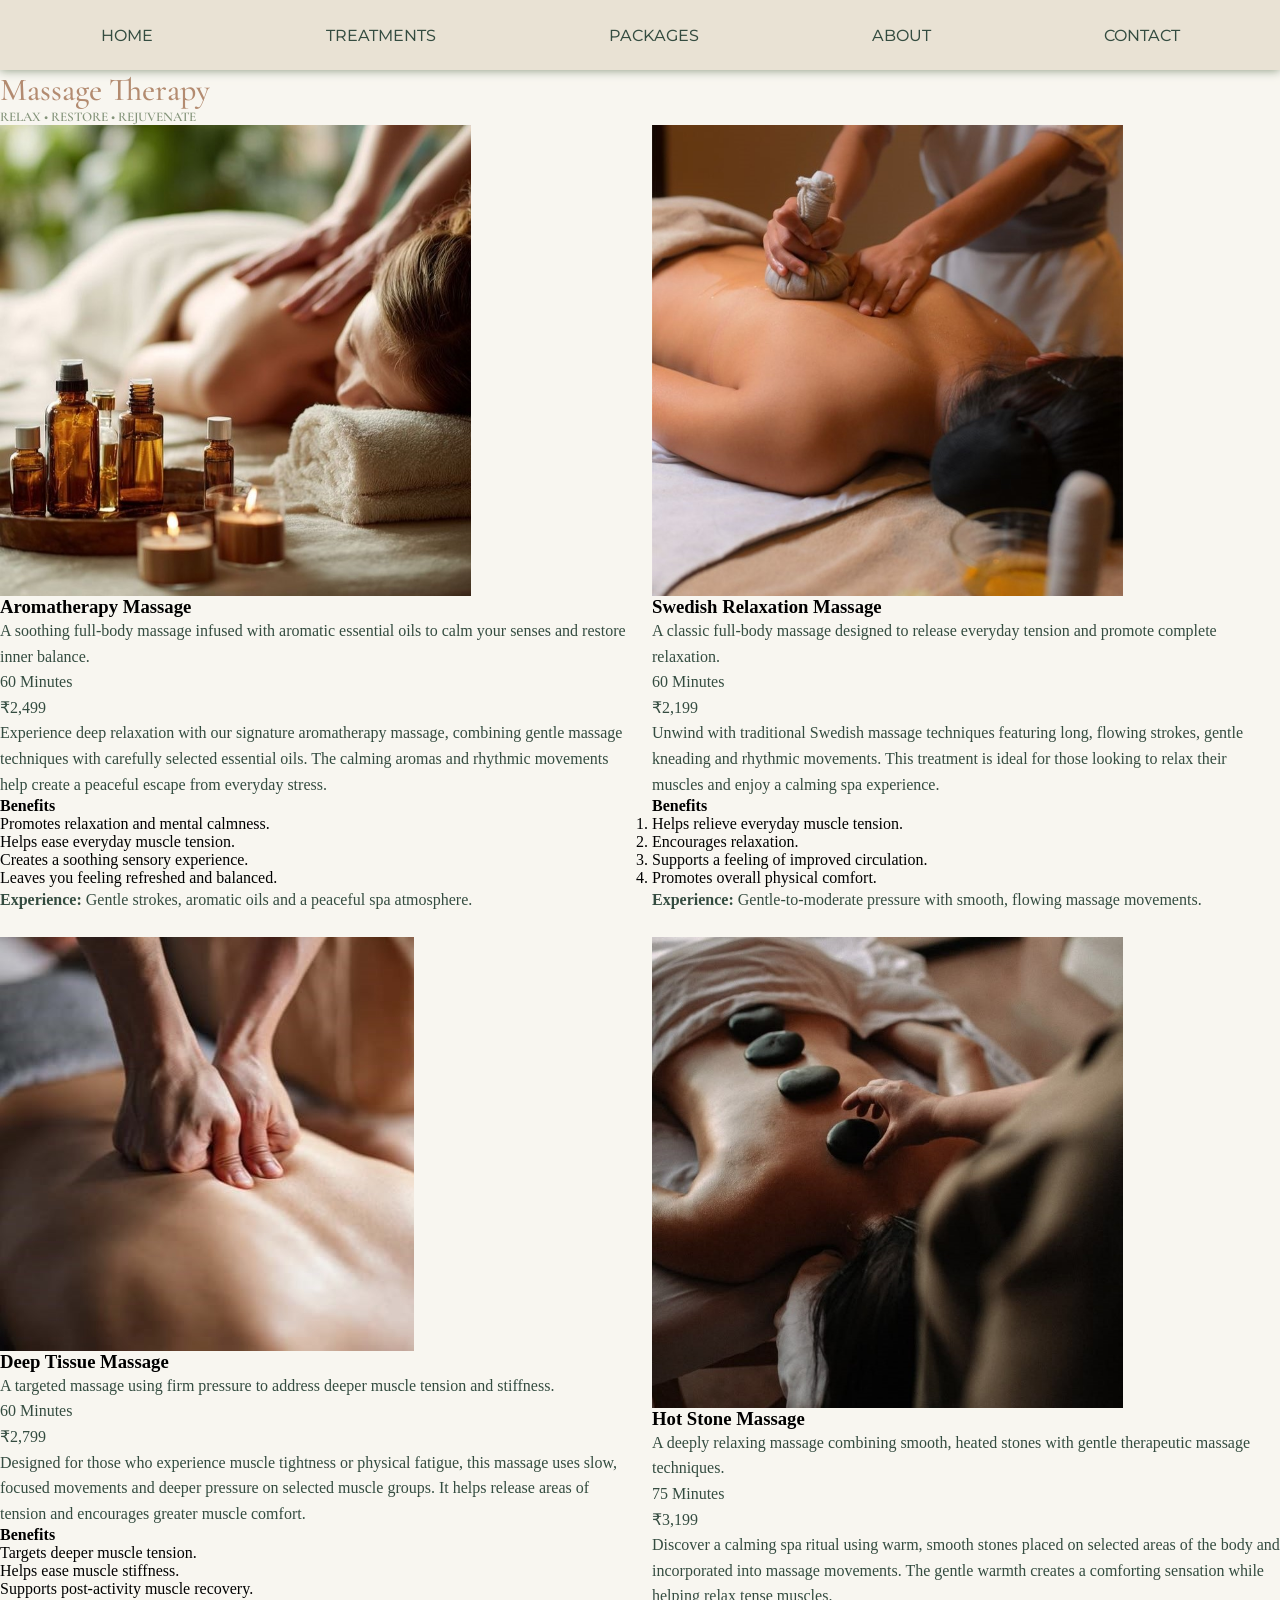
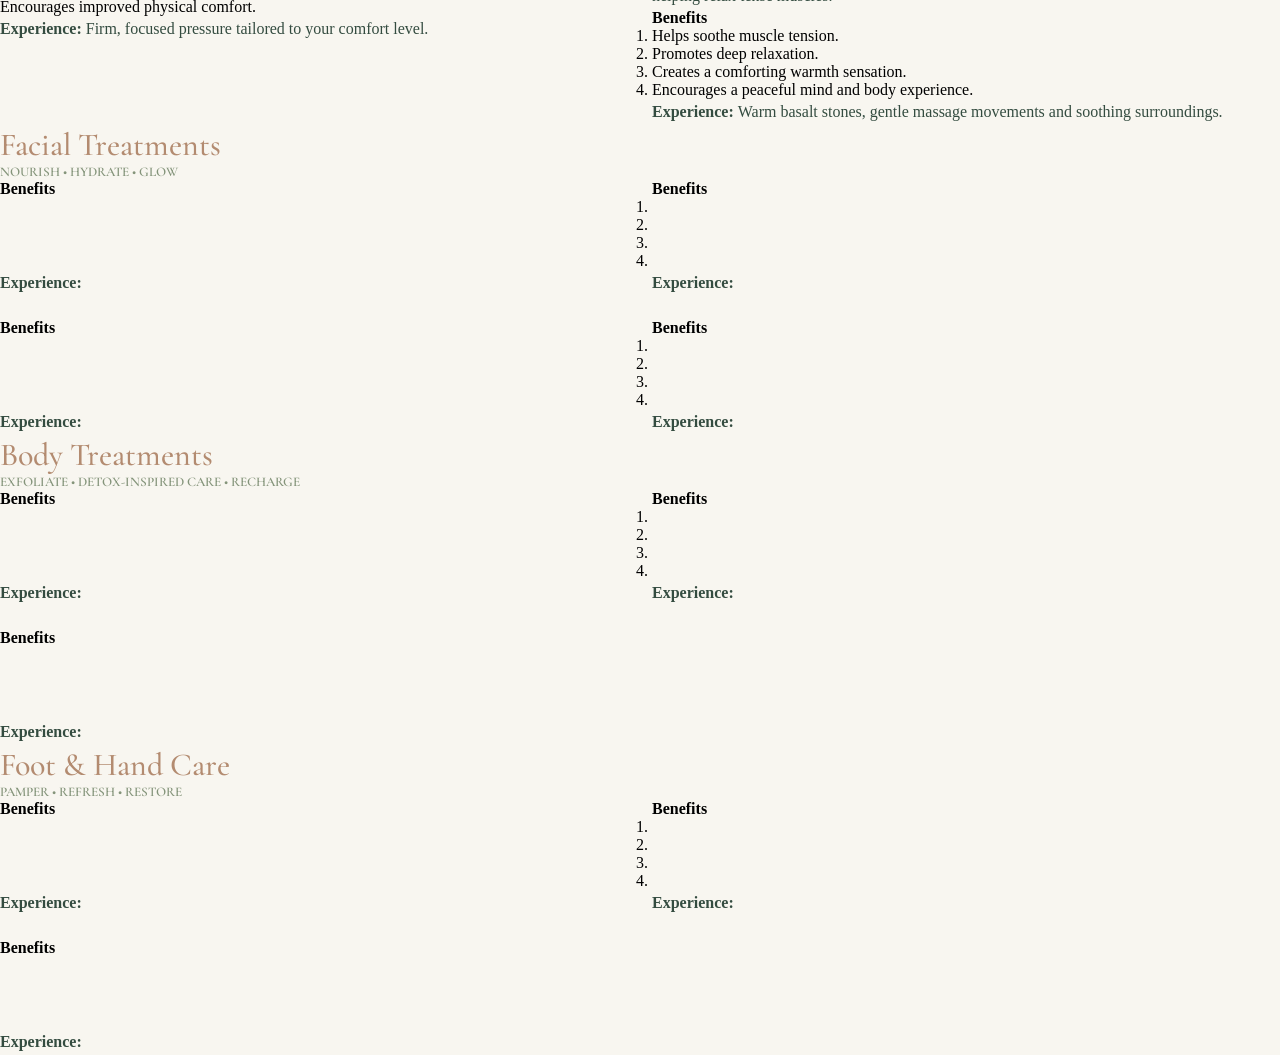
==== treatment.html @ 1879e980 "Added little treatemnts" ====
<!doctype html>
<html lang="en">
	<head>
		<meta charset="UTF-8" />
		<meta name="viewport" content="width=device-width, initial-scale=1.0" />
		<title>Treatments</title>
		<link rel="stylesheet" href="./treatment.css" />
		<link rel="preconnect" href="https://fonts.googleapis.com" />
		<link rel="preconnect" href="https://fonts.gstatic.com" crossorigin />
		<link
			href="https://fonts.googleapis.com/css2?family=Cormorant+Garamond:ital,wght@0,300..700;1,300..700&family=Montserrat:ital,wght@0,100..900;1,100..900&display=swap"
			rel="stylesheet"
		/>
	</head>
	<body>
		<nav class="navbar">
			<a href="./index.html">home</a>
			<a href="./treatment.html">treatments</a>
			<a href="./packages.html">packages</a>
			<a href="./about.html">about</a>
			<a href="./contact.html">contact</a>
		</nav>

		<h1>Massage Therapy</h1>
		<h5>RELAX • RESTORE • REJUVENATE</h5>
		<div class="treatments">
			<div>
				<img src="./asset/aromatherapy.jpg" alt="Essential oils and flowers arranged for an aromatherapy massage" />
				<h3>Aromatherapy Massage</h3>
				<p>A soothing full-body massage infused with aromatic essential oils to calm your senses and restore inner balance.</p>
				<div>
					<p>60 Minutes</p>
					<p>₹2,499</p>
				</div>
				<p>Experience deep relaxation with our signature aromatherapy massage, combining gentle massage techniques with carefully selected essential oils. The calming aromas and rhythmic movements help create a peaceful escape from everyday stress.</p>
				<h4>Benefits</h4>
				<ol>
					<li>Promotes relaxation and mental calmness.</li>
					<li>Helps ease everyday muscle tension.</li>
					<li>Creates a soothing sensory experience.</li>
					<li>Leaves you feeling refreshed and balanced.</li>
				</ol>
				<p><b>Experience: </b>Gentle strokes, aromatic oils and a peaceful spa atmosphere.</p>
			</div>

			<div>
				<img src="./asset/swedish.jpg" alt="Swedish relaxation massage in progress" />
				<h3>Swedish Relaxation Massage</h3>
				<p>A classic full-body massage designed to release everyday tension and promote complete relaxation.</p>
				<div>
					<p>60 Minutes</p>
					<p>₹2,199</p>
				</div>
				<p>Unwind with traditional Swedish massage techniques featuring long, flowing strokes, gentle kneading and rhythmic movements. This treatment is ideal for those looking to relax their muscles and enjoy a calming spa experience.</p>
				<h4>Benefits</h4>
				<ol>
					<li>Helps relieve everyday muscle tension.</li>
					<li>Encourages relaxation.</li>
					<li>Supports a feeling of improved circulation.</li>
					<li>Promotes overall physical comfort.</li>
				</ol>
				<p><b>Experience: </b>Gentle-to-moderate pressure with smooth, flowing massage movements.</p>
			</div>

			<div>
				<img src="./asset/deeptissue.jpg" alt="Deep tissue massage focusing on the back and shoulders" />
				<h3>Deep Tissue Massage</h3>
				<p>A targeted massage using firm pressure to address deeper muscle tension and stiffness.</p>
				<div>
					<p>60 Minutes</p>
					<p>₹2,799</p>
				</div>
				<p>Designed for those who experience muscle tightness or physical fatigue, this massage uses slow, focused movements and deeper pressure on selected muscle groups. It helps release areas of tension and encourages greater muscle comfort.</p>
				<h4>Benefits</h4>
				<ol>
					<li>Targets deeper muscle tension.</li>
					<li>Helps ease muscle stiffness.</li>
					<li>Supports post-activity muscle recovery.</li>
					<li>Encourages improved physical comfort.</li>
				</ol>
				<p><b>Experience: </b>Firm, focused pressure tailored to your comfort level.</p>
			</div>

			<div>
				<img src="./asset/hotstone.jpg" alt="Warm basalt stones placed along the back for a hot stone massage" />
				<h3>Hot Stone Massage</h3>
				<p>A deeply relaxing massage combining smooth, heated stones with gentle therapeutic massage techniques.</p>
				<div>
					<p>75 Minutes</p>
					<p>₹3,199</p>
				</div>
				<p>Discover a calming spa ritual using warm, smooth stones placed on selected areas of the body and incorporated into massage movements. The gentle warmth creates a comforting sensation while helping relax tense muscles.</p>
				<h4>Benefits</h4>
				<ol>
					<li>Helps soothe muscle tension.</li>
					<li>Promotes deep relaxation.</li>
					<li>Creates a comforting warmth sensation.</li>
					<li>Encourages a peaceful mind and body experience.</li>
				</ol>
				<p><b>Experience: </b>Warm basalt stones, gentle massage movements and soothing surroundings.</p>
			</div>
		</div>

		<h1>Facial Treatments</h1>
		<h5>NOURISH • HYDRATE • GLOW</h5>
		<div class="treatments">
			<div>
				<img src="" alt="" />
				<h3></h3>
				<p></p>
				<div>
					<p></p>
					<p></p>
				</div>
				<p></p>
				<h4>Benefits</h4>
				<ol>
					<li></li>
					<li></li>
					<li></li>
					<li></li>
				</ol>
				<p><b>Experience: </b></p>
			</div>

			<div>
				<img src="" alt="" />
				<h3></h3>
				<p></p>
				<div>
					<p></p>
					<p></p>
				</div>
				<p></p>
				<h4>Benefits</h4>
				<ol>
					<li></li>
					<li></li>
					<li></li>
					<li></li>
				</ol>
				<p><b>Experience: </b></p>
			</div>

			<div>
				<img src="" alt="" />
				<h3></h3>
				<p></p>
				<div>
					<p></p>
					<p></p>
				</div>
				<p></p>
				<h4>Benefits</h4>
				<ol>
					<li></li>
					<li></li>
					<li></li>
					<li></li>
				</ol>
				<p><b>Experience: </b></p>
			</div>

			<div>
				<img src="" alt="" />
				<h3></h3>
				<p></p>
				<div>
					<p></p>
					<p></p>
				</div>
				<p></p>
				<h4>Benefits</h4>
				<ol>
					<li></li>
					<li></li>
					<li></li>
					<li></li>
				</ol>
				<p><b>Experience: </b></p>
			</div>
		</div>

		<h1>Body Treatments</h1>
		<h5>EXFOLIATE • DETOX-INSPIRED CARE • RECHARGE</h5>
		<div class="treatments">
			<div>
				<img src="" alt="" />
				<h3></h3>
				<p></p>
				<div>
					<p></p>
					<p></p>
				</div>
				<p></p>
				<h4>Benefits</h4>
				<ol>
					<li></li>
					<li></li>
					<li></li>
					<li></li>
				</ol>
				<p><b>Experience: </b></p>
			</div>

			<div>
				<img src="" alt="" />
				<h3></h3>
				<p></p>
				<div>
					<p></p>
					<p></p>
				</div>
				<p></p>
				<h4>Benefits</h4>
				<ol>
					<li></li>
					<li></li>
					<li></li>
					<li></li>
				</ol>
				<p><b>Experience: </b></p>
			</div>

			<div>
				<img src="" alt="" />
				<h3></h3>
				<p></p>
				<div>
					<p></p>
					<p></p>
				</div>
				<p></p>
				<h4>Benefits</h4>
				<ol>
					<li></li>
					<li></li>
					<li></li>
					<li></li>
				</ol>
				<p><b>Experience: </b></p>
			</div>
		</div>

		<h1>Foot &amp; Hand Care</h1>
		<h5>PAMPER • REFRESH • RESTORE</h5>
		<div class="treatments">
			<div>
				<img src="" alt="" />
				<h3></h3>
				<p></p>
				<div>
					<p></p>
					<p></p>
				</div>
				<p></p>
				<h4>Benefits</h4>
				<ol>
					<li></li>
					<li></li>
					<li></li>
					<li></li>
				</ol>
				<p><b>Experience: </b></p>
			</div>

			<div>
				<img src="" alt="" />
				<h3></h3>
				<p></p>
				<div>
					<p></p>
					<p></p>
				</div>
				<p></p>
				<h4>Benefits</h4>
				<ol>
					<li></li>
					<li></li>
					<li></li>
					<li></li>
				</ol>
				<p><b>Experience: </b></p>
			</div>

			<div>
				<img src="" alt="" />
				<h3></h3>
				<p></p>
				<div>
					<p></p>
					<p></p>
				</div>
				<p></p>
				<h4>Benefits</h4>
				<ol>
					<li></li>
					<li></li>
					<li></li>
					<li></li>
				</ol>
				<p><b>Experience: </b></p>
			</div>
		</div>
	</body>
</html>
---- treatment.css ----
* {
	box-sizing: border-box;
	margin: 0;
	padding: 0;
}
html {
	scroll-behavior: smooth;
}
body {
	background-color: #f8f6f0;
	overflow-x: hidden;
}
img {
	max-width: 75%;
	display: block;
}
h1 {
	font-family: "Cormorant Garamond", serif;
	font-optical-sizing: auto;
	font-weight: 500;
	font-style: normal;
	color: #b38b70;
}
h5 {
	font-family: "Cormorant Garamond", serif;
	font-optical-sizing: auto;
	font-weight: 600;
	font-style: normal;
	color: #84947a;
}
p {
	color: #344c40;
	line-height: 1.6;
}
.navbar {
	position: sticky;
	top: 0;
	z-index: 100;
	width: 100%;
	min-height: 70px;
	padding: 8px 16px;
	background-color: #e9e2d4;
	display: flex;
	flex-wrap: wrap;
	align-items: center;
	justify-content: space-around;
	gap: 4px;
	font-family: "Montserrat", sans-serif;
	font-optical-sizing: auto;
	font-weight: 450;
	font-style: normal;
	box-shadow: 0 0 10px #84947a;
}
.navbar a {
	text-decoration: none;
	text-transform: uppercase;
	color: #344c40;
	display: flex;
	align-items: center;
	justify-content: center;
	padding: 10px;
	transition: background-color 0.4s ease, color 0.4s ease;
}
.navbar a:hover,
.navbar a:focus-visible {
	background-color: #b38b70;
	color: #f8f6f0;
	border-radius: 15px;
}
.treatments {
	display: grid;
	grid-template-columns: repeat(2, 1fr);
	gap: 24px;
}
@media (max-width: 600px) {
	.treatments {
		grid-template-columns: 1fr;
	}
}
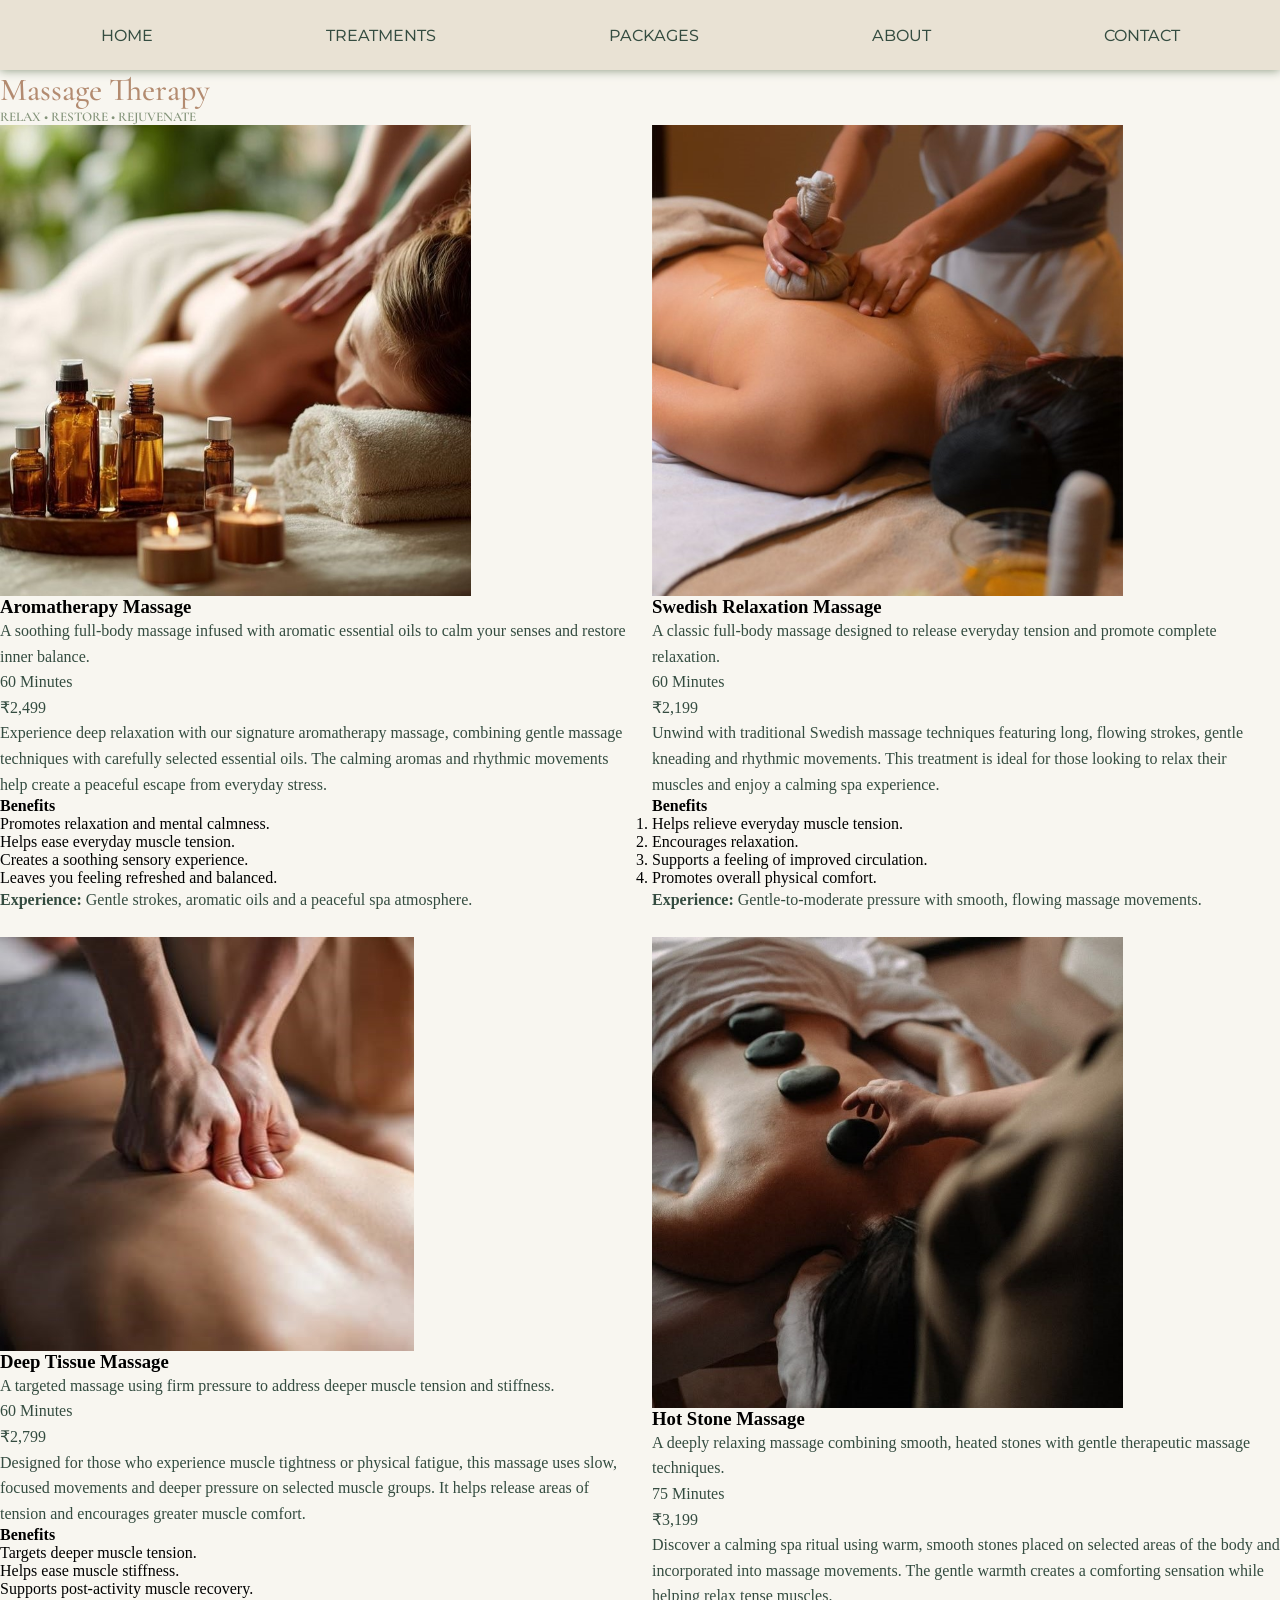
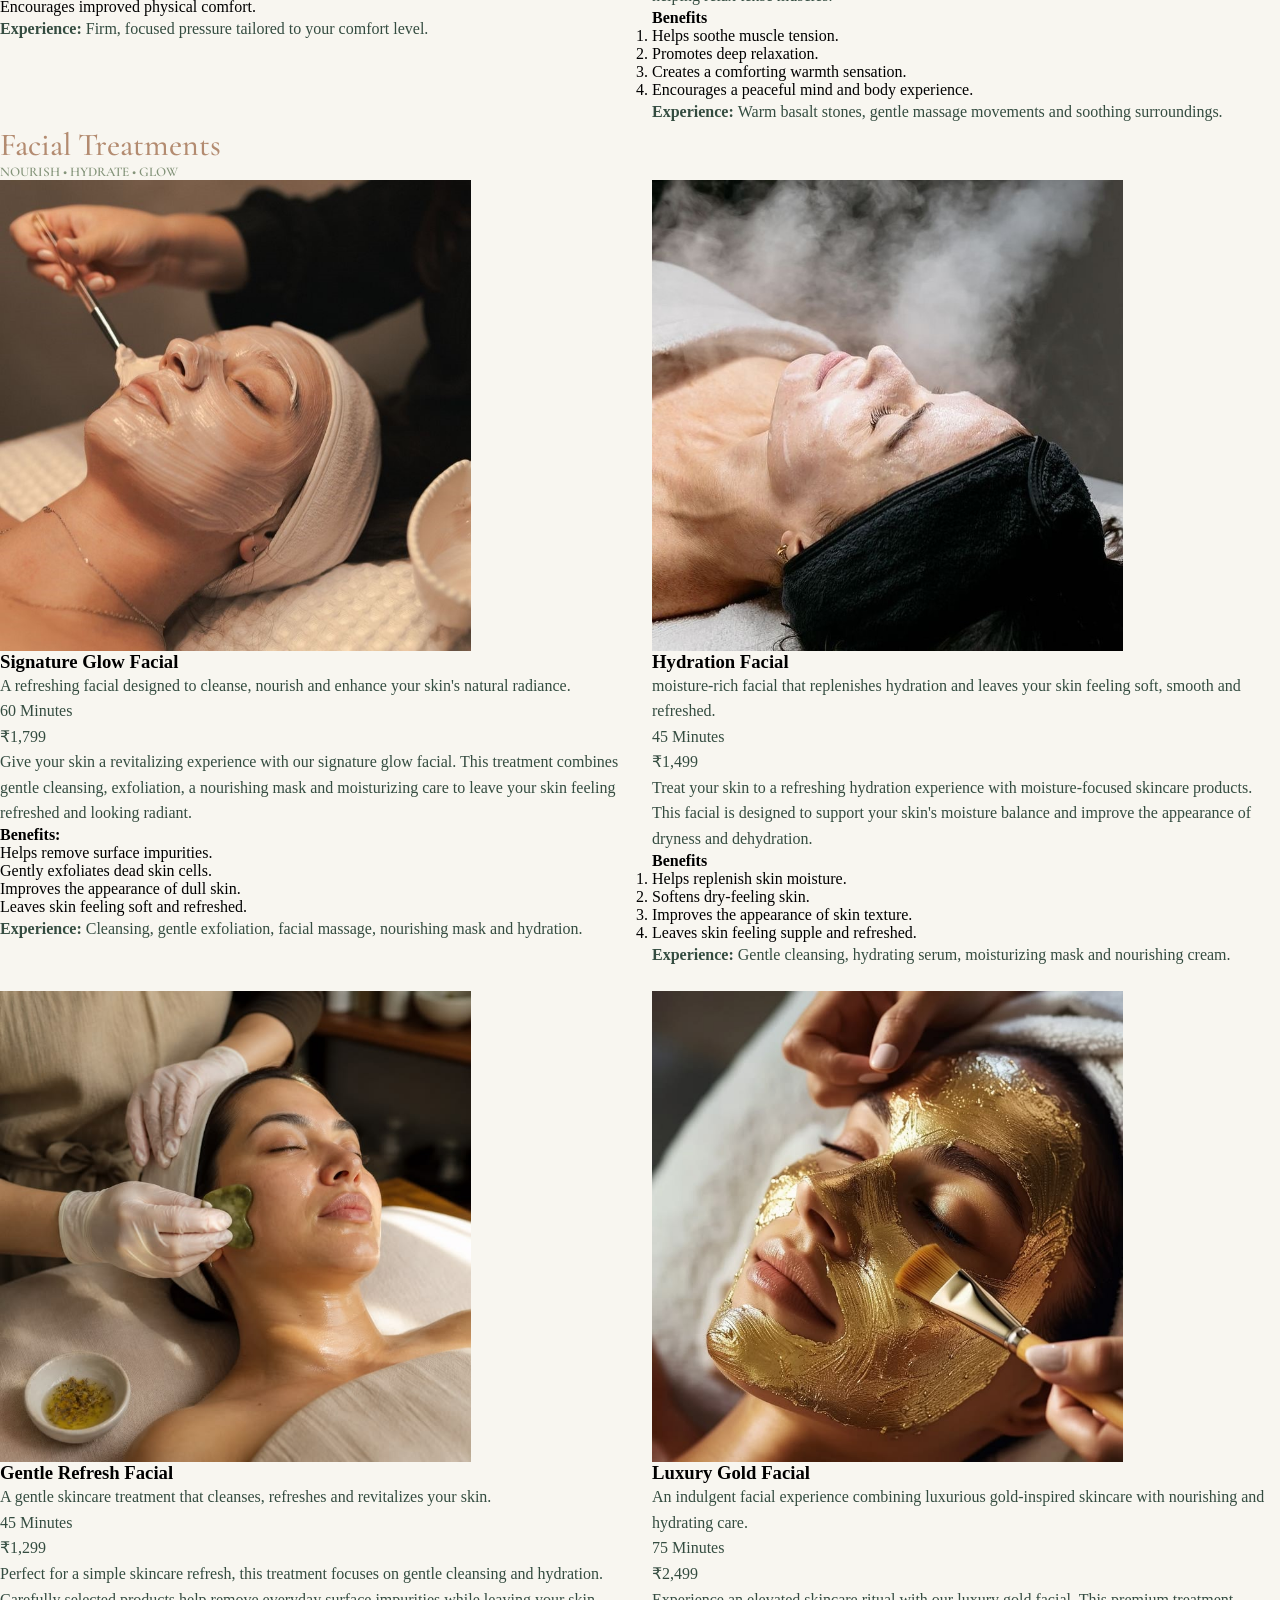
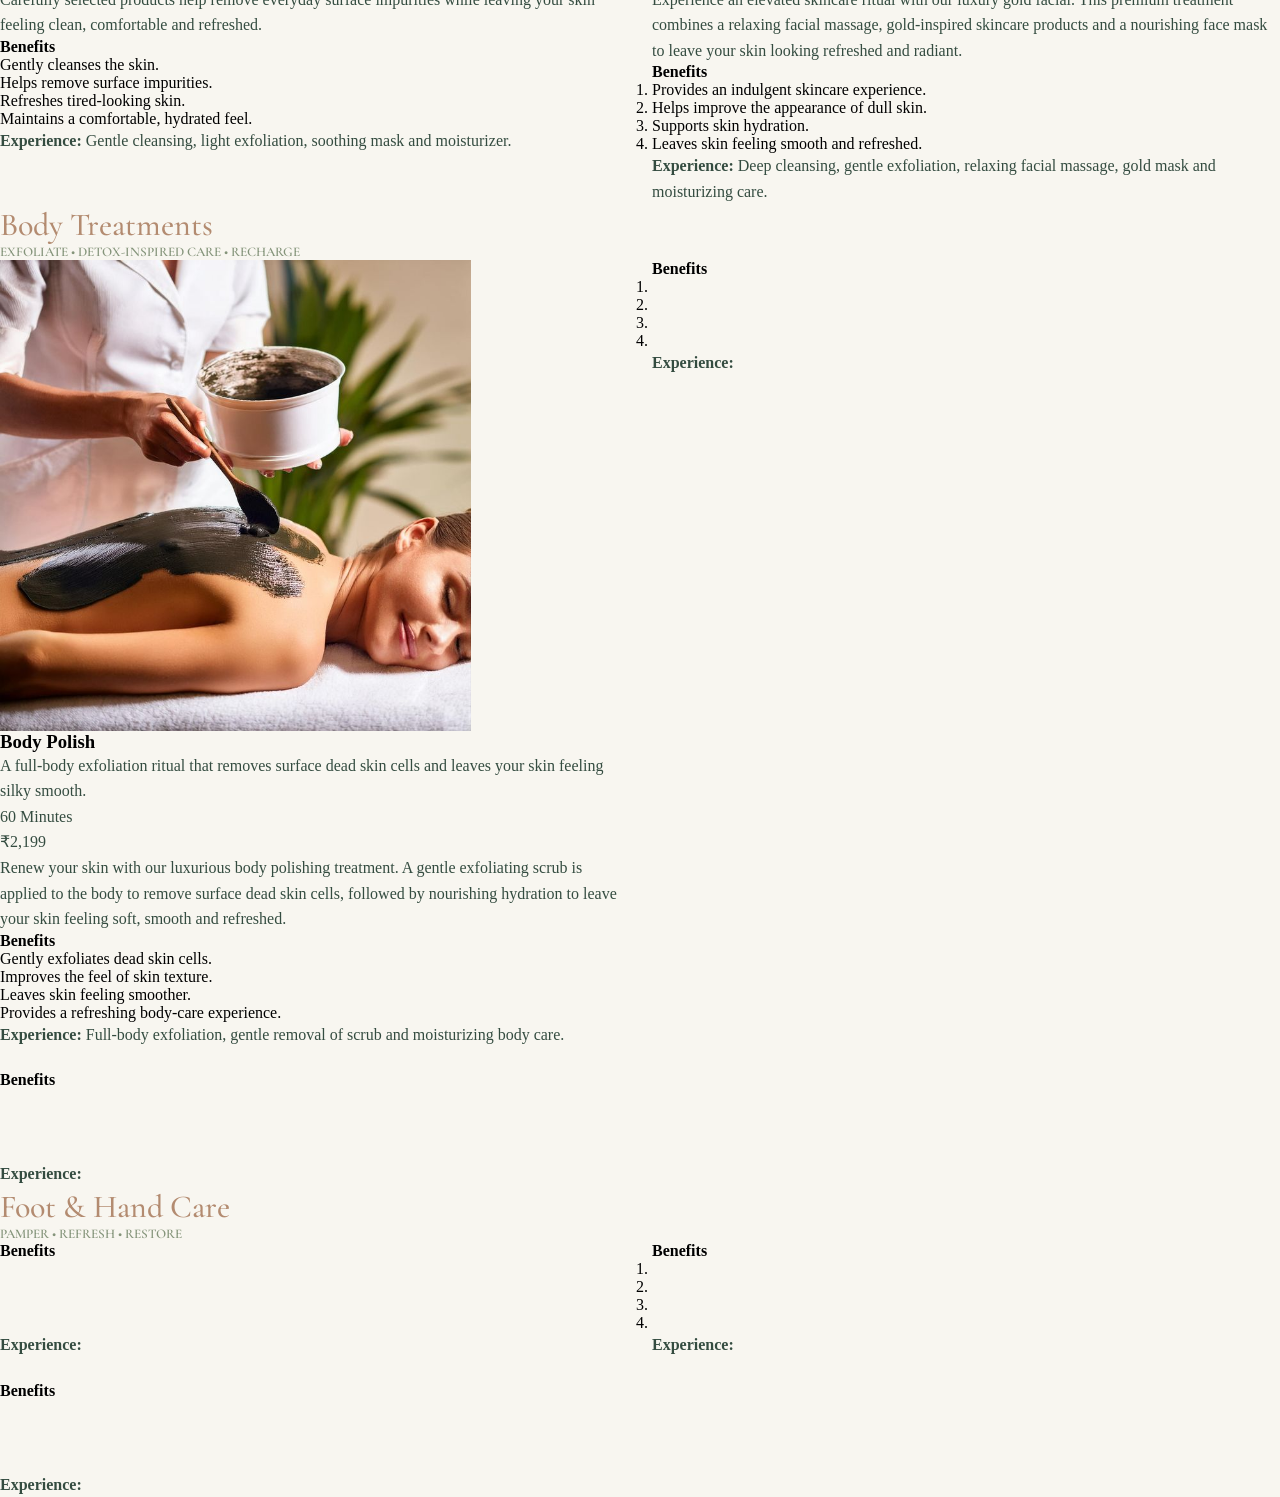
==== commit 255739c8: "Adding about treatments" ====
--- a/treatment.html
+++ b/treatment.html
@@ -105,79 +105,79 @@
 		<h5>NOURISH • HYDRATE • GLOW</h5>
 		<div class="treatments">
 			<div>
-				<img src="" alt="" />
-				<h3></h3>
-				<p></p>
-				<div>
-					<p></p>
-					<p></p>
-				</div>
-				<p></p>
-				<h4>Benefits</h4>
-				<ol>
-					<li></li>
-					<li></li>
-					<li></li>
-					<li></li>
-				</ol>
-				<p><b>Experience: </b></p>
-			</div>
-
-			<div>
-				<img src="" alt="" />
-				<h3></h3>
-				<p></p>
-				<div>
-					<p></p>
-					<p></p>
-				</div>
-				<p></p>
-				<h4>Benefits</h4>
-				<ol>
-					<li></li>
-					<li></li>
-					<li></li>
-					<li></li>
-				</ol>
-				<p><b>Experience: </b></p>
-			</div>
-
-			<div>
-				<img src="" alt="" />
-				<h3></h3>
-				<p></p>
-				<div>
-					<p></p>
-					<p></p>
-				</div>
-				<p></p>
-				<h4>Benefits</h4>
-				<ol>
-					<li></li>
-					<li></li>
-					<li></li>
-					<li></li>
-				</ol>
-				<p><b>Experience: </b></p>
-			</div>
-
-			<div>
-				<img src="" alt="" />
-				<h3></h3>
-				<p></p>
-				<div>
-					<p></p>
-					<p></p>
-				</div>
-				<p></p>
-				<h4>Benefits</h4>
-				<ol>
-					<li></li>
-					<li></li>
-					<li></li>
-					<li></li>
-				</ol>
-				<p><b>Experience: </b></p>
+				<img src="./asset/facial.jpg" alt="" />
+				<h3>Signature Glow Facial</h3>
+				<p>A refreshing facial designed to cleanse, nourish and enhance your skin's natural radiance.</p>
+				<div>
+					<p>60 Minutes</p>
+					<p>₹1,799</p>
+				</div>
+				<p>Give your skin a revitalizing experience with our signature glow facial. This treatment combines gentle cleansing, exfoliation, a nourishing mask and moisturizing care to leave your skin feeling refreshed and looking radiant.</p>
+				<h4>Benefits:</h4>
+				<ol>
+					<li>Helps remove surface impurities.</li>
+					<li>Gently exfoliates dead skin cells.</li>
+					<li>Improves the appearance of dull skin.</li>
+					<li>Leaves skin feeling soft and refreshed.</li>
+				</ol>
+				<p><b>Experience: </b>Cleansing, gentle exfoliation, facial massage, nourishing mask and hydration.</p>
+			</div>
+
+			<div>
+				<img src="./asset/hydration.jpg" alt="" />
+				<h3>Hydration Facial</h3>
+				<p>moisture-rich facial that replenishes hydration and leaves your skin feeling soft, smooth and refreshed.</p>
+				<div>
+					<p>45 Minutes</p>
+					<p>₹1,499</p>
+				</div>
+				<p>Treat your skin to a refreshing hydration experience with moisture-focused skincare products. This facial is designed to support your skin's moisture balance and improve the appearance of dryness and dehydration.</p>
+				<h4>Benefits</h4>
+				<ol>
+					<li>Helps replenish skin moisture.</li>
+					<li>Softens dry-feeling skin.</li>
+					<li>Improves the appearance of skin texture.</li>
+					<li>Leaves skin feeling supple and refreshed.</li>
+				</ol>
+				<p><b>Experience: </b>Gentle cleansing, hydrating serum, moisturizing mask and nourishing cream.</p>
+			</div>
+
+			<div>
+				<img src="./asset/gentlerefresh.jpg" alt="" />
+				<h3>Gentle Refresh Facial</h3>
+				<p>A gentle skincare treatment that cleanses, refreshes and revitalizes your skin.</p>
+				<div>
+					<p>45 Minutes</p>
+					<p>₹1,299</p>
+				</div>
+				<p>Perfect for a simple skincare refresh, this treatment focuses on gentle cleansing and hydration. Carefully selected products help remove everyday surface impurities while leaving your skin feeling clean, comfortable and refreshed.</p>
+				<h4>Benefits</h4>
+				<ol>
+					<li>Gently cleanses the skin.</li>
+					<li>Helps remove surface impurities.</li>
+					<li>Refreshes tired-looking skin.</li>
+					<li>Maintains a comfortable, hydrated feel.</li>
+				</ol>
+				<p><b>Experience: </b>Gentle cleansing, light exfoliation, soothing mask and moisturizer.</p>
+			</div>
+
+			<div>
+				<img src="./asset/luxurygold.jpg" alt="" />
+				<h3>Luxury Gold Facial</h3>
+				<p>An indulgent facial experience combining luxurious gold-inspired skincare with nourishing and hydrating care.</p>
+				<div>
+					<p>75 Minutes</p>
+					<p>₹2,499</p>
+				</div>
+				<p>Experience an elevated skincare ritual with our luxury gold facial. This premium treatment combines a relaxing facial massage, gold-inspired skincare products and a nourishing face mask to leave your skin looking refreshed and radiant.</p>
+				<h4>Benefits</h4>
+				<ol>
+					<li>Provides an indulgent skincare experience.</li>
+					<li>Helps improve the appearance of dull skin.</li>
+					<li>Supports skin hydration.</li>
+					<li>Leaves skin feeling smooth and refreshed.</li>
+				</ol>
+				<p><b>Experience: </b>Deep cleansing, gentle exfoliation, relaxing facial massage, gold mask and moisturizing care.</p>
 			</div>
 		</div>
 
@@ -185,22 +185,22 @@
 		<h5>EXFOLIATE • DETOX-INSPIRED CARE • RECHARGE</h5>
 		<div class="treatments">
 			<div>
-				<img src="" alt="" />
-				<h3></h3>
-				<p></p>
-				<div>
-					<p></p>
-					<p></p>
-				</div>
-				<p></p>
-				<h4>Benefits</h4>
-				<ol>
-					<li></li>
-					<li></li>
-					<li></li>
-					<li></li>
-				</ol>
-				<p><b>Experience: </b></p>
+				<img src="./asset/polish.jpg" alt="" />
+				<h3>Body Polish</h3>
+				<p>A full-body exfoliation ritual that removes surface dead skin cells and leaves your skin feeling silky smooth.</p>
+				<div>
+					<p>60 Minutes</p>
+					<p>₹2,199</p>
+				</div>
+				<p>Renew your skin with our luxurious body polishing treatment. A gentle exfoliating scrub is applied to the body to remove surface dead skin cells, followed by nourishing hydration to leave your skin feeling soft, smooth and refreshed.</p>
+				<h4>Benefits</h4>
+				<ol>
+					<li>Gently exfoliates dead skin cells.</li>
+					<li>Improves the feel of skin texture.</li>
+					<li>Leaves skin feeling smoother.</li>
+					<li>Provides a refreshing body-care experience.</li>
+				</ol>
+				<p><b>Experience: </b>Full-body exfoliation, gentle removal of scrub and moisturizing body care.</p>
 			</div>
 
 			<div>
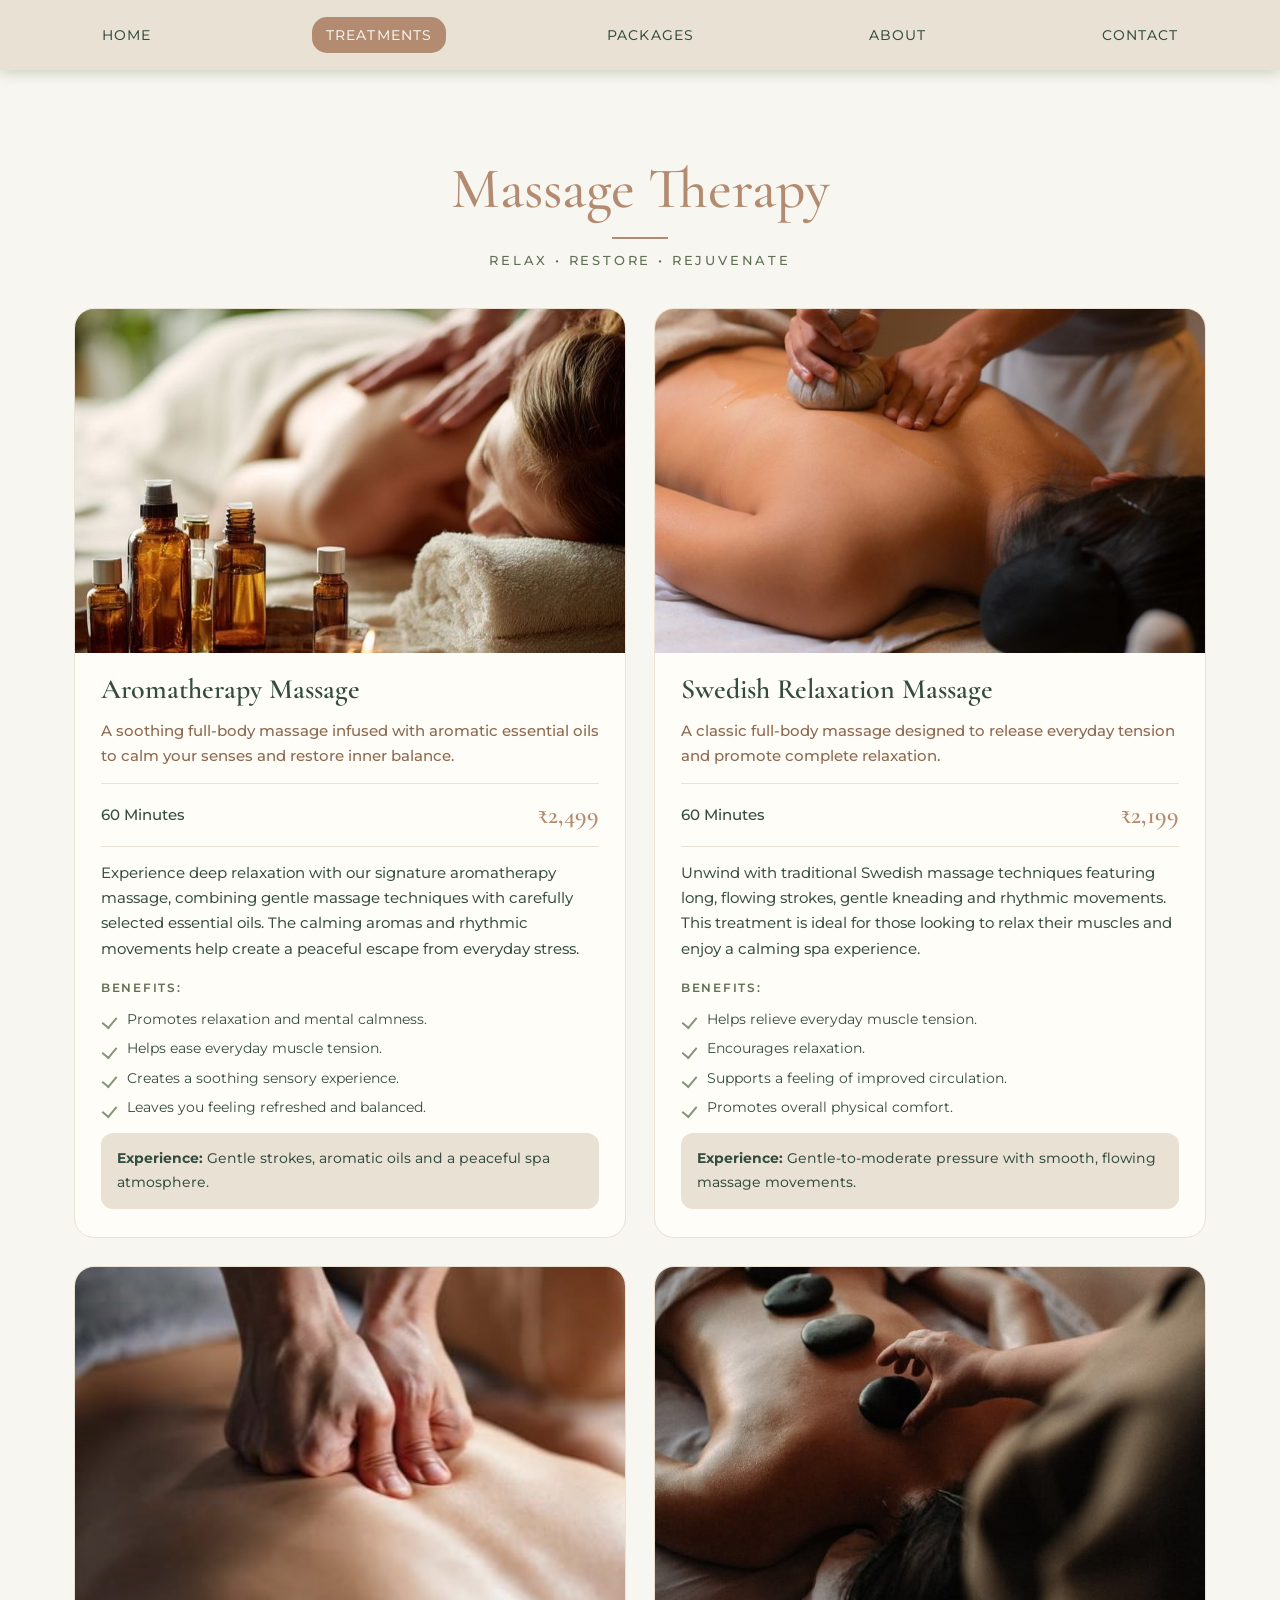
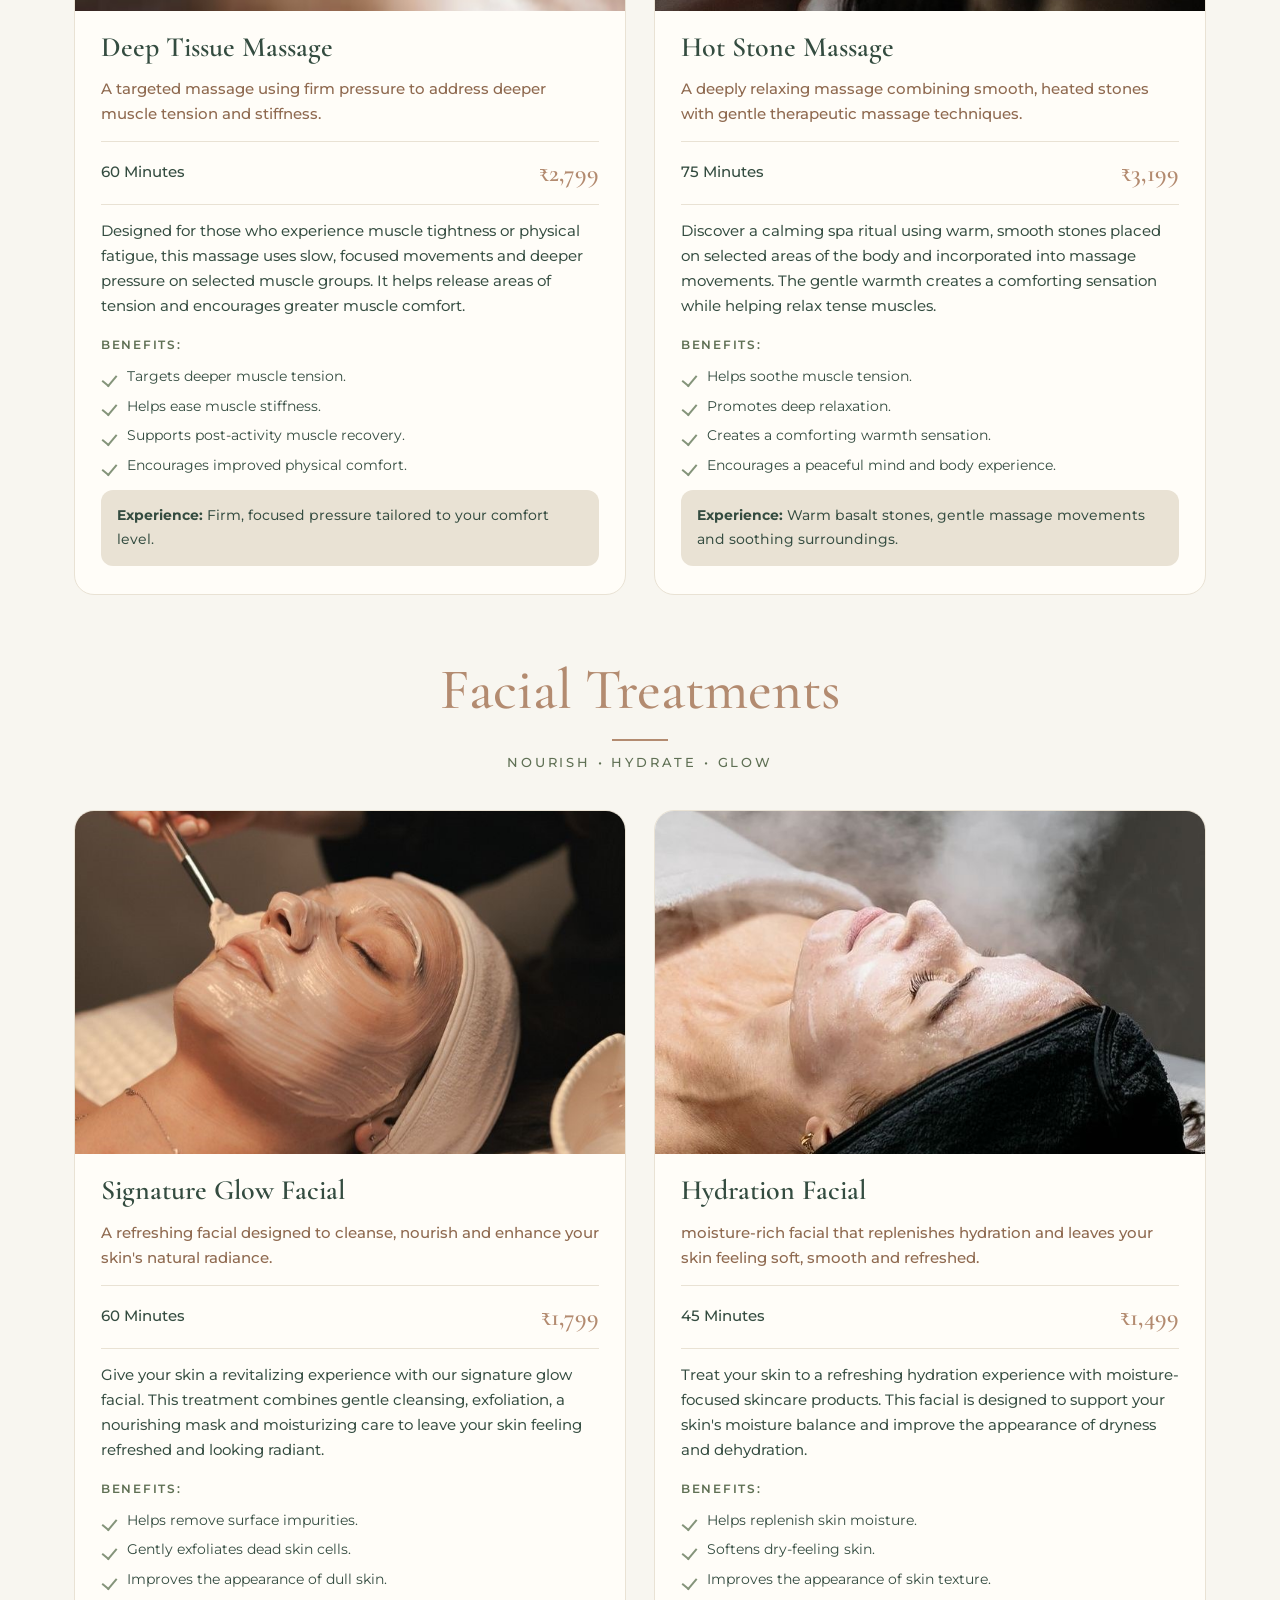
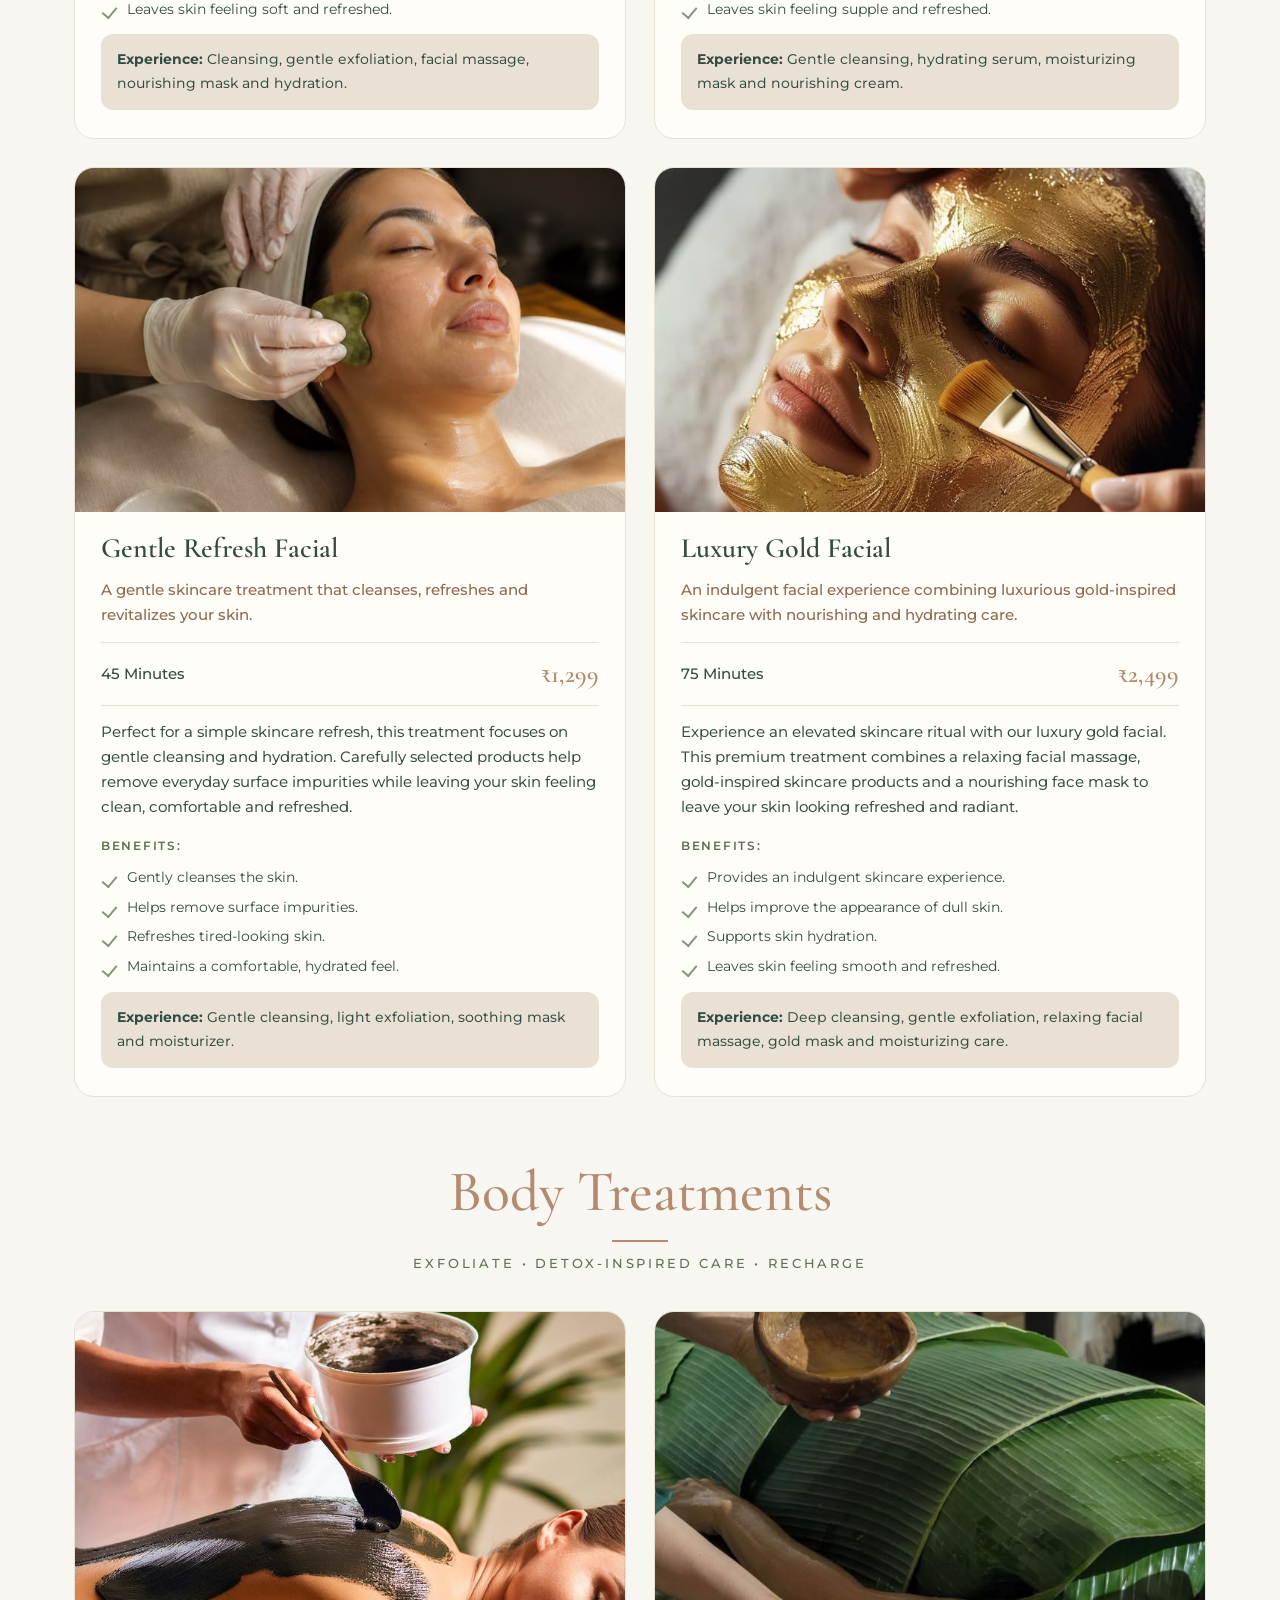
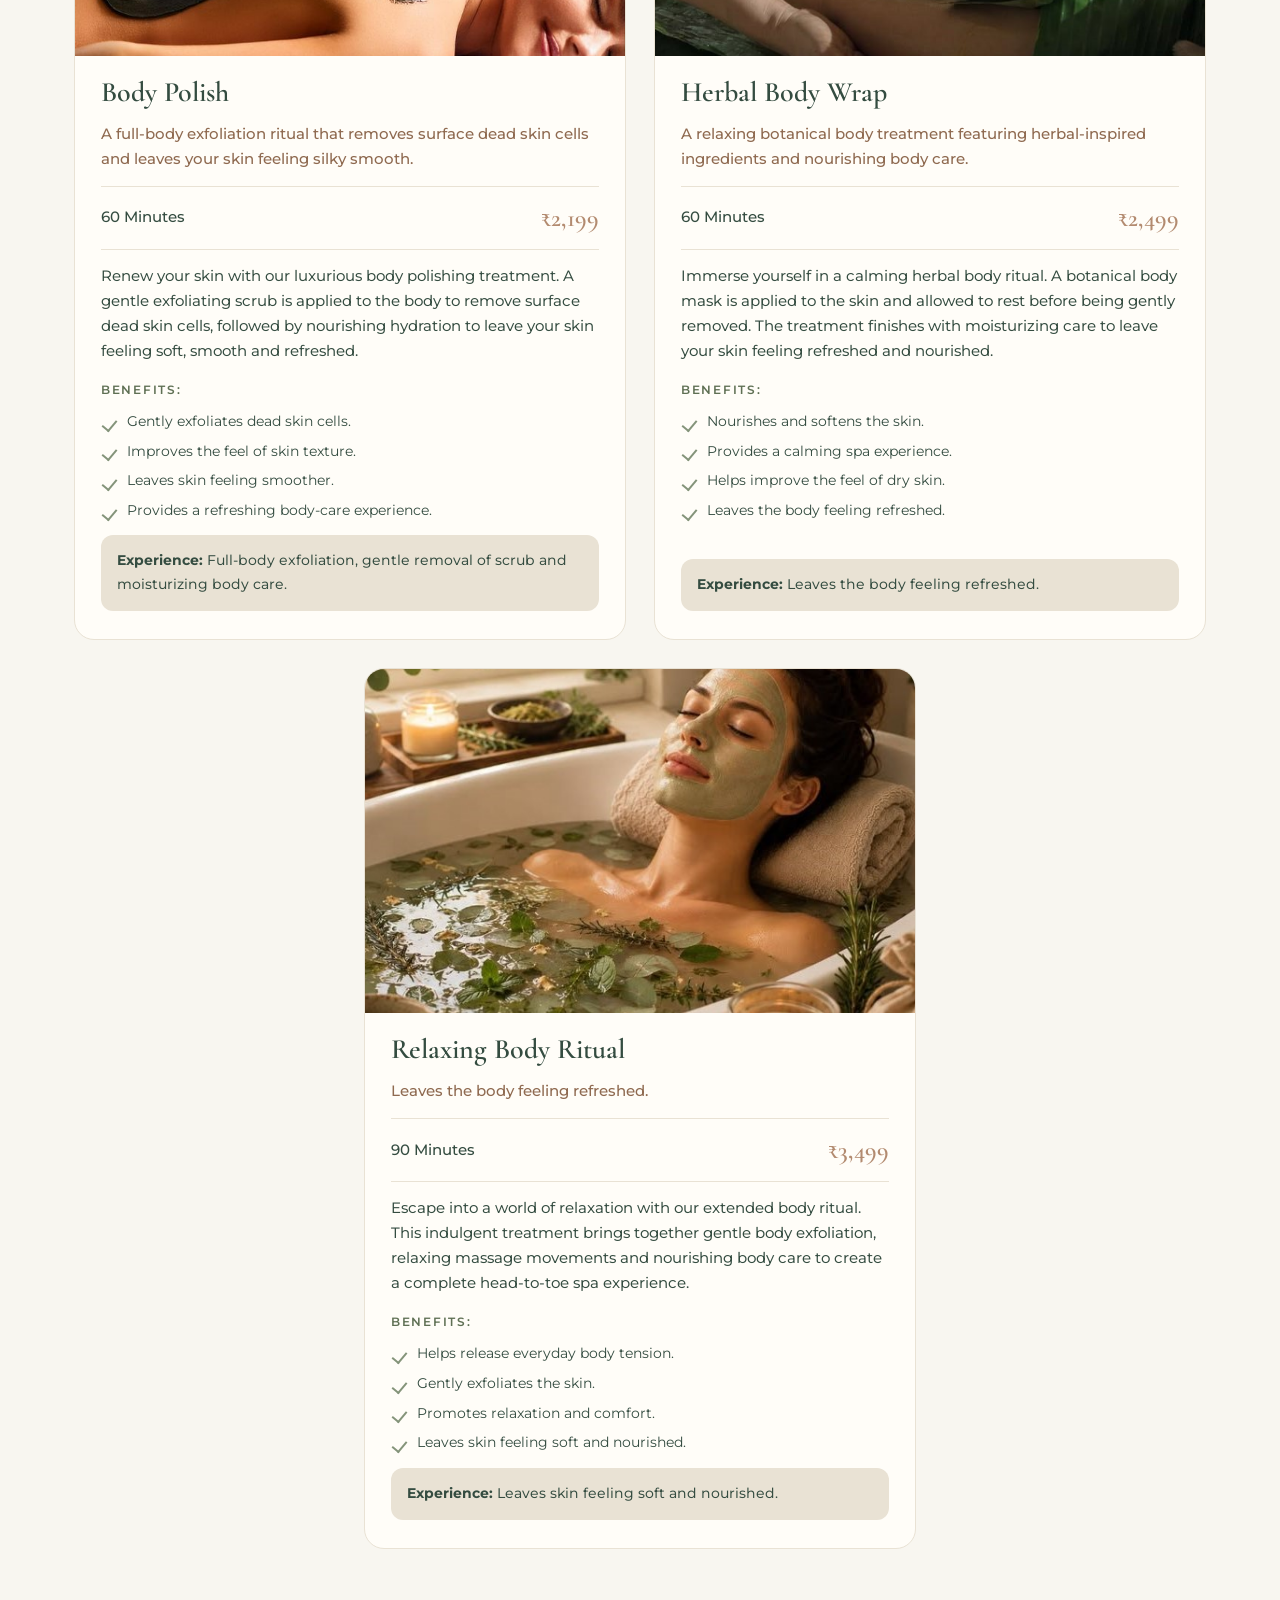
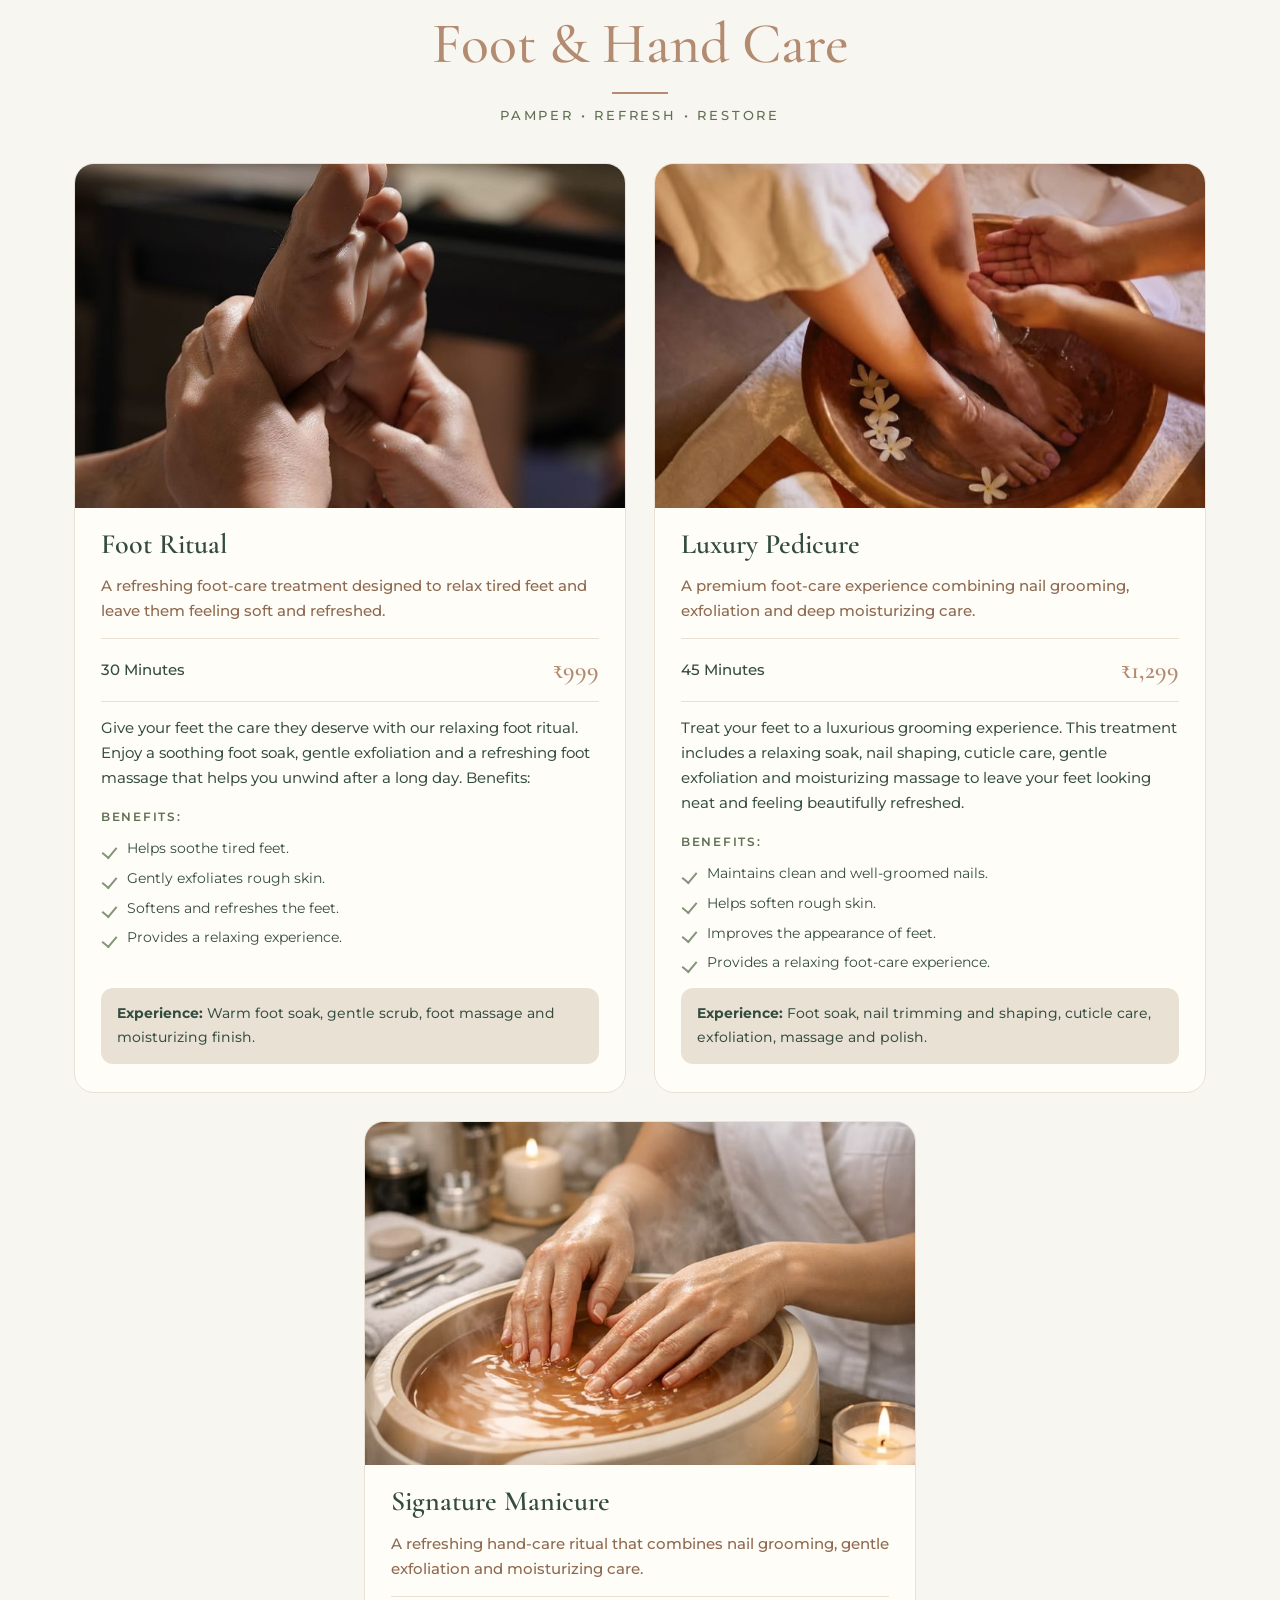
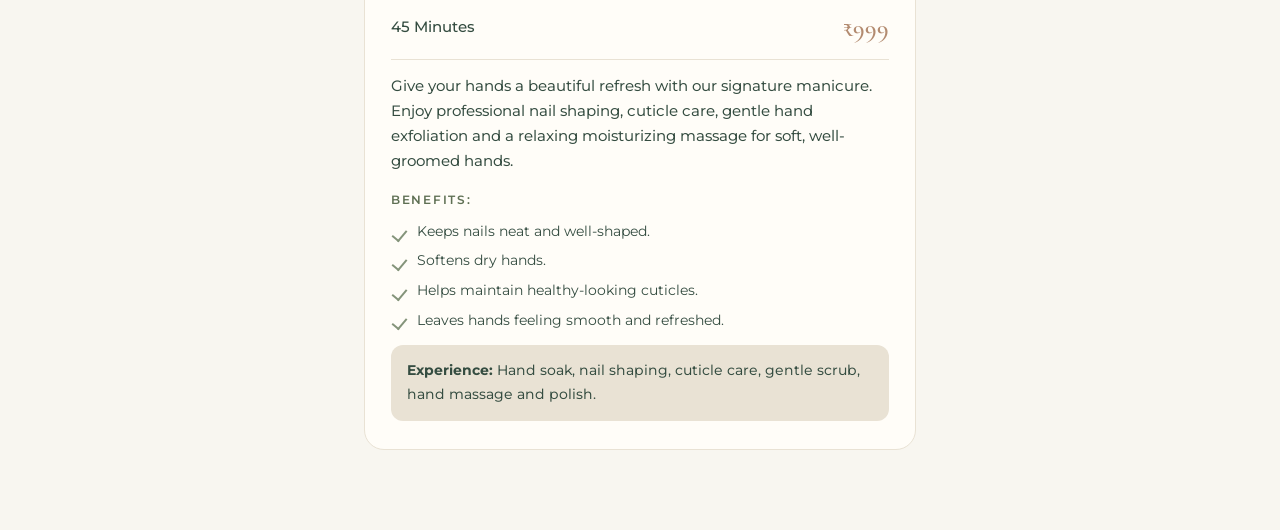
==== commit 178bea99: "Completed treatment page" ====
--- a/treatment.html
+++ b/treatment.html
@@ -21,285 +21,460 @@
 			<a href="./contact.html">contact</a>
 		</nav>
 
-		<h1>Massage Therapy</h1>
-		<h5>RELAX • RESTORE • REJUVENATE</h5>
-		<div class="treatments">
-			<div>
-				<img src="./asset/aromatherapy.jpg" alt="Essential oils and flowers arranged for an aromatherapy massage" />
-				<h3>Aromatherapy Massage</h3>
-				<p>A soothing full-body massage infused with aromatic essential oils to calm your senses and restore inner balance.</p>
-				<div>
-					<p>60 Minutes</p>
-					<p>₹2,499</p>
-				</div>
-				<p>Experience deep relaxation with our signature aromatherapy massage, combining gentle massage techniques with carefully selected essential oils. The calming aromas and rhythmic movements help create a peaceful escape from everyday stress.</p>
-				<h4>Benefits</h4>
-				<ol>
-					<li>Promotes relaxation and mental calmness.</li>
-					<li>Helps ease everyday muscle tension.</li>
-					<li>Creates a soothing sensory experience.</li>
-					<li>Leaves you feeling refreshed and balanced.</li>
-				</ol>
-				<p><b>Experience: </b>Gentle strokes, aromatic oils and a peaceful spa atmosphere.</p>
+		<div class="therapy">
+			<h1>Massage Therapy</h1>
+			<h5>RELAX • RESTORE • REJUVENATE</h5>
+			<div class="treatments">
+				<div>
+					<img
+						src="./asset/aromatherapy.jpg"
+						alt="Essential oils and flowers arranged for an aromatherapy massage"
+					/>
+					<h3>Aromatherapy Massage</h3>
+					<p>
+						A soothing full-body massage infused with aromatic
+						essential oils to calm your senses and restore inner
+						balance.
+					</p>
+					<div class="time">
+						<p>60 Minutes</p>
+						<p>₹2,499</p>
+					</div>
+					<p>
+						Experience deep relaxation with our signature
+						aromatherapy massage, combining gentle massage
+						techniques with carefully selected essential oils. The
+						calming aromas and rhythmic movements help create a
+						peaceful escape from everyday stress.
+					</p>
+					<h4>Benefits:</h4>
+					<ol>
+						<li>Promotes relaxation and mental calmness.</li>
+						<li>Helps ease everyday muscle tension.</li>
+						<li>Creates a soothing sensory experience.</li>
+						<li>Leaves you feeling refreshed and balanced.</li>
+					</ol>
+					<p>
+						<b>Experience: </b>Gentle strokes, aromatic oils and a
+						peaceful spa atmosphere.
+					</p>
+				</div>
+
+				<div>
+					<img
+						src="./asset/swedish.jpg"
+						alt="Swedish relaxation massage in progress"
+					/>
+					<h3>Swedish Relaxation Massage</h3>
+					<p>
+						A classic full-body massage designed to release everyday
+						tension and promote complete relaxation.
+					</p>
+					<div class="time">
+						<p>60 Minutes</p>
+						<p>₹2,199</p>
+					</div>
+					<p>
+						Unwind with traditional Swedish massage techniques
+						featuring long, flowing strokes, gentle kneading and
+						rhythmic movements. This treatment is ideal for those
+						looking to relax their muscles and enjoy a calming spa
+						experience.
+					</p>
+					<h4>Benefits:</h4>
+					<ol>
+						<li>Helps relieve everyday muscle tension.</li>
+						<li>Encourages relaxation.</li>
+						<li>Supports a feeling of improved circulation.</li>
+						<li>Promotes overall physical comfort.</li>
+					</ol>
+					<p>
+						<b>Experience: </b>Gentle-to-moderate pressure with
+						smooth, flowing massage movements.
+					</p>
+				</div>
+
+				<div>
+					<img
+						src="./asset/deeptissue.jpg"
+						alt="Deep tissue massage focusing on the back and shoulders"
+					/>
+					<h3>Deep Tissue Massage</h3>
+					<p>
+						A targeted massage using firm pressure to address deeper
+						muscle tension and stiffness.
+					</p>
+					<div class="time">
+						<p>60 Minutes</p>
+						<p>₹2,799</p>
+					</div>
+					<p>
+						Designed for those who experience muscle tightness or
+						physical fatigue, this massage uses slow, focused
+						movements and deeper pressure on selected muscle groups.
+						It helps release areas of tension and encourages greater
+						muscle comfort.
+					</p>
+					<h4>Benefits:</h4>
+					<ol>
+						<li>Targets deeper muscle tension.</li>
+						<li>Helps ease muscle stiffness.</li>
+						<li>Supports post-activity muscle recovery.</li>
+						<li>Encourages improved physical comfort.</li>
+					</ol>
+					<p>
+						<b>Experience: </b>Firm, focused pressure tailored to
+						your comfort level.
+					</p>
+				</div>
+
+				<div>
+					<img
+						src="./asset/hotstone.jpg"
+						alt="Warm basalt stones placed along the back for a hot stone massage"
+					/>
+					<h3>Hot Stone Massage</h3>
+					<p>
+						A deeply relaxing massage combining smooth, heated
+						stones with gentle therapeutic massage techniques.
+					</p>
+					<div class="time">
+						<p>75 Minutes</p>
+						<p>₹3,199</p>
+					</div>
+					<p>
+						Discover a calming spa ritual using warm, smooth stones
+						placed on selected areas of the body and incorporated
+						into massage movements. The gentle warmth creates a
+						comforting sensation while helping relax tense muscles.
+					</p>
+					<h4>Benefits:</h4>
+					<ol>
+						<li>Helps soothe muscle tension.</li>
+						<li>Promotes deep relaxation.</li>
+						<li>Creates a comforting warmth sensation.</li>
+						<li>Encourages a peaceful mind and body experience.</li>
+					</ol>
+					<p>
+						<b>Experience: </b>Warm basalt stones, gentle massage
+						movements and soothing surroundings.
+					</p>
+				</div>
 			</div>
 
-			<div>
-				<img src="./asset/swedish.jpg" alt="Swedish relaxation massage in progress" />
-				<h3>Swedish Relaxation Massage</h3>
-				<p>A classic full-body massage designed to release everyday tension and promote complete relaxation.</p>
-				<div>
-					<p>60 Minutes</p>
-					<p>₹2,199</p>
-				</div>
-				<p>Unwind with traditional Swedish massage techniques featuring long, flowing strokes, gentle kneading and rhythmic movements. This treatment is ideal for those looking to relax their muscles and enjoy a calming spa experience.</p>
-				<h4>Benefits</h4>
-				<ol>
-					<li>Helps relieve everyday muscle tension.</li>
-					<li>Encourages relaxation.</li>
-					<li>Supports a feeling of improved circulation.</li>
-					<li>Promotes overall physical comfort.</li>
-				</ol>
-				<p><b>Experience: </b>Gentle-to-moderate pressure with smooth, flowing massage movements.</p>
+			<h1>Facial Treatments</h1>
+			<h5>NOURISH • HYDRATE • GLOW</h5>
+			<div class="treatments">
+				<div>
+					<img src="./asset/facial.jpg" alt="" />
+					<h3>Signature Glow Facial</h3>
+					<p>
+						A refreshing facial designed to cleanse, nourish and
+						enhance your skin's natural radiance.
+					</p>
+					<div class="time">
+						<p>60 Minutes</p>
+						<p>₹1,799</p>
+					</div>
+					<p>
+						Give your skin a revitalizing experience with our
+						signature glow facial. This treatment combines gentle
+						cleansing, exfoliation, a nourishing mask and
+						moisturizing care to leave your skin feeling refreshed
+						and looking radiant.
+					</p>
+					<h4>Benefits:</h4>
+					<ol>
+						<li>Helps remove surface impurities.</li>
+						<li>Gently exfoliates dead skin cells.</li>
+						<li>Improves the appearance of dull skin.</li>
+						<li>Leaves skin feeling soft and refreshed.</li>
+					</ol>
+					<p>
+						<b>Experience: </b>Cleansing, gentle exfoliation, facial
+						massage, nourishing mask and hydration.
+					</p>
+				</div>
+
+				<div>
+					<img src="./asset/hydration.jpg" alt="" />
+					<h3>Hydration Facial</h3>
+					<p>
+						moisture-rich facial that replenishes hydration and
+						leaves your skin feeling soft, smooth and refreshed.
+					</p>
+					<div class="time">
+						<p>45 Minutes</p>
+						<p>₹1,499</p>
+					</div>
+					<p>
+						Treat your skin to a refreshing hydration experience
+						with moisture-focused skincare products. This facial is
+						designed to support your skin's moisture balance and
+						improve the appearance of dryness and dehydration.
+					</p>
+					<h4>Benefits:</h4>
+					<ol>
+						<li>Helps replenish skin moisture.</li>
+						<li>Softens dry-feeling skin.</li>
+						<li>Improves the appearance of skin texture.</li>
+						<li>Leaves skin feeling supple and refreshed.</li>
+					</ol>
+					<p>
+						<b>Experience: </b>Gentle cleansing, hydrating serum,
+						moisturizing mask and nourishing cream.
+					</p>
+				</div>
+
+				<div>
+					<img src="./asset/gentlerefresh.jpg" alt="" />
+					<h3>Gentle Refresh Facial</h3>
+					<p>
+						A gentle skincare treatment that cleanses, refreshes and
+						revitalizes your skin.
+					</p>
+					<div class="time">
+						<p>45 Minutes</p>
+						<p>₹1,299</p>
+					</div>
+					<p>
+						Perfect for a simple skincare refresh, this treatment
+						focuses on gentle cleansing and hydration. Carefully
+						selected products help remove everyday surface
+						impurities while leaving your skin feeling clean,
+						comfortable and refreshed.
+					</p>
+					<h4>Benefits:</h4>
+					<ol>
+						<li>Gently cleanses the skin.</li>
+						<li>Helps remove surface impurities.</li>
+						<li>Refreshes tired-looking skin.</li>
+						<li>Maintains a comfortable, hydrated feel.</li>
+					</ol>
+					<p>
+						<b>Experience: </b>Gentle cleansing, light exfoliation,
+						soothing mask and moisturizer.
+					</p>
+				</div>
+
+				<div>
+					<img src="./asset/luxurygold.jpg" alt="" />
+					<h3>Luxury Gold Facial</h3>
+					<p>
+						An indulgent facial experience combining luxurious
+						gold-inspired skincare with nourishing and hydrating
+						care.
+					</p>
+					<div class="time">
+						<p>75 Minutes</p>
+						<p>₹2,499</p>
+					</div>
+					<p>
+						Experience an elevated skincare ritual with our luxury
+						gold facial. This premium treatment combines a relaxing
+						facial massage, gold-inspired skincare products and a
+						nourishing face mask to leave your skin looking
+						refreshed and radiant.
+					</p>
+					<h4>Benefits:</h4>
+					<ol>
+						<li>Provides an indulgent skincare experience.</li>
+						<li>Helps improve the appearance of dull skin.</li>
+						<li>Supports skin hydration.</li>
+						<li>Leaves skin feeling smooth and refreshed.</li>
+					</ol>
+					<p>
+						<b>Experience: </b>Deep cleansing, gentle exfoliation,
+						relaxing facial massage, gold mask and moisturizing
+						care.
+					</p>
+				</div>
 			</div>
 
-			<div>
-				<img src="./asset/deeptissue.jpg" alt="Deep tissue massage focusing on the back and shoulders" />
-				<h3>Deep Tissue Massage</h3>
-				<p>A targeted massage using firm pressure to address deeper muscle tension and stiffness.</p>
-				<div>
-					<p>60 Minutes</p>
-					<p>₹2,799</p>
-				</div>
-				<p>Designed for those who experience muscle tightness or physical fatigue, this massage uses slow, focused movements and deeper pressure on selected muscle groups. It helps release areas of tension and encourages greater muscle comfort.</p>
-				<h4>Benefits</h4>
-				<ol>
-					<li>Targets deeper muscle tension.</li>
-					<li>Helps ease muscle stiffness.</li>
-					<li>Supports post-activity muscle recovery.</li>
-					<li>Encourages improved physical comfort.</li>
-				</ol>
-				<p><b>Experience: </b>Firm, focused pressure tailored to your comfort level.</p>
+			<h1>Body Treatments</h1>
+			<h5>EXFOLIATE • DETOX-INSPIRED CARE • RECHARGE</h5>
+			<div class="treatments">
+				<div>
+					<img src="./asset/polish.jpg" alt="" />
+					<h3>Body Polish</h3>
+					<p>
+						A full-body exfoliation ritual that removes surface dead
+						skin cells and leaves your skin feeling silky smooth.
+					</p>
+					<div class="time">
+						<p>60 Minutes</p>
+						<p>₹2,199</p>
+					</div>
+					<p>
+						Renew your skin with our luxurious body polishing
+						treatment. A gentle exfoliating scrub is applied to the
+						body to remove surface dead skin cells, followed by
+						nourishing hydration to leave your skin feeling soft,
+						smooth and refreshed.
+					</p>
+					<h4>Benefits:</h4>
+					<ol>
+						<li>Gently exfoliates dead skin cells.</li>
+						<li>Improves the feel of skin texture.</li>
+						<li>Leaves skin feeling smoother.</li>
+						<li>Provides a refreshing body-care experience.</li>
+					</ol>
+					<p>
+						<b>Experience: </b>Full-body exfoliation, gentle removal
+						of scrub and moisturizing body care.
+					</p>
+				</div>
+
+				<div>
+					<img src="./asset/herbalbody.jpg" alt="" />
+					<h3>Herbal Body Wrap</h3>
+					<p>
+						A relaxing botanical body treatment featuring
+						herbal-inspired ingredients and nourishing body care.
+					</p>
+					<div class="time">
+						<p>60 Minutes</p>
+						<p>₹2,499</p>
+					</div>
+					<p>
+						Immerse yourself in a calming herbal body ritual. A
+						botanical body mask is applied to the skin and allowed
+						to rest before being gently removed. The treatment
+						finishes with moisturizing care to leave your skin
+						feeling refreshed and nourished.
+					</p>
+					<h4>Benefits:</h4>
+					<ol>
+						<li>Nourishes and softens the skin.</li>
+						<li>Provides a calming spa experience.</li>
+						<li>Helps improve the feel of dry skin.</li>
+						<li>Leaves the body feeling refreshed.</li>
+					</ol>
+					<p><b>Experience: </b>Leaves the body feeling refreshed.</p>
+				</div>
+
+				<div>
+					<img src="./asset/relaxingbody.jpg" alt="" />
+					<h3>Relaxing Body Ritual</h3>
+					<p>Leaves the body feeling refreshed.</p>
+					<div class="time">
+						<p>90 Minutes</p>
+						<p>₹3,499</p>
+					</div>
+					<p>
+						Escape into a world of relaxation with our extended body
+						ritual. This indulgent treatment brings together gentle
+						body exfoliation, relaxing massage movements and
+						nourishing body care to create a complete head-to-toe
+						spa experience.
+					</p>
+					<h4>Benefits:</h4>
+					<ol>
+						<li>Helps release everyday body tension.</li>
+						<li>Gently exfoliates the skin.</li>
+						<li>Promotes relaxation and comfort.</li>
+						<li>Leaves skin feeling soft and nourished.</li>
+					</ol>
+					<p>
+						<b>Experience: </b>Leaves skin feeling soft and
+						nourished.
+					</p>
+				</div>
 			</div>
 
-			<div>
-				<img src="./asset/hotstone.jpg" alt="Warm basalt stones placed along the back for a hot stone massage" />
-				<h3>Hot Stone Massage</h3>
-				<p>A deeply relaxing massage combining smooth, heated stones with gentle therapeutic massage techniques.</p>
-				<div>
-					<p>75 Minutes</p>
-					<p>₹3,199</p>
-				</div>
-				<p>Discover a calming spa ritual using warm, smooth stones placed on selected areas of the body and incorporated into massage movements. The gentle warmth creates a comforting sensation while helping relax tense muscles.</p>
-				<h4>Benefits</h4>
-				<ol>
-					<li>Helps soothe muscle tension.</li>
-					<li>Promotes deep relaxation.</li>
-					<li>Creates a comforting warmth sensation.</li>
-					<li>Encourages a peaceful mind and body experience.</li>
-				</ol>
-				<p><b>Experience: </b>Warm basalt stones, gentle massage movements and soothing surroundings.</p>
-			</div>
-		</div>
-
-		<h1>Facial Treatments</h1>
-		<h5>NOURISH • HYDRATE • GLOW</h5>
-		<div class="treatments">
-			<div>
-				<img src="./asset/facial.jpg" alt="" />
-				<h3>Signature Glow Facial</h3>
-				<p>A refreshing facial designed to cleanse, nourish and enhance your skin's natural radiance.</p>
-				<div>
-					<p>60 Minutes</p>
-					<p>₹1,799</p>
-				</div>
-				<p>Give your skin a revitalizing experience with our signature glow facial. This treatment combines gentle cleansing, exfoliation, a nourishing mask and moisturizing care to leave your skin feeling refreshed and looking radiant.</p>
-				<h4>Benefits:</h4>
-				<ol>
-					<li>Helps remove surface impurities.</li>
-					<li>Gently exfoliates dead skin cells.</li>
-					<li>Improves the appearance of dull skin.</li>
-					<li>Leaves skin feeling soft and refreshed.</li>
-				</ol>
-				<p><b>Experience: </b>Cleansing, gentle exfoliation, facial massage, nourishing mask and hydration.</p>
-			</div>
-
-			<div>
-				<img src="./asset/hydration.jpg" alt="" />
-				<h3>Hydration Facial</h3>
-				<p>moisture-rich facial that replenishes hydration and leaves your skin feeling soft, smooth and refreshed.</p>
-				<div>
-					<p>45 Minutes</p>
-					<p>₹1,499</p>
-				</div>
-				<p>Treat your skin to a refreshing hydration experience with moisture-focused skincare products. This facial is designed to support your skin's moisture balance and improve the appearance of dryness and dehydration.</p>
-				<h4>Benefits</h4>
-				<ol>
-					<li>Helps replenish skin moisture.</li>
-					<li>Softens dry-feeling skin.</li>
-					<li>Improves the appearance of skin texture.</li>
-					<li>Leaves skin feeling supple and refreshed.</li>
-				</ol>
-				<p><b>Experience: </b>Gentle cleansing, hydrating serum, moisturizing mask and nourishing cream.</p>
-			</div>
-
-			<div>
-				<img src="./asset/gentlerefresh.jpg" alt="" />
-				<h3>Gentle Refresh Facial</h3>
-				<p>A gentle skincare treatment that cleanses, refreshes and revitalizes your skin.</p>
-				<div>
-					<p>45 Minutes</p>
-					<p>₹1,299</p>
-				</div>
-				<p>Perfect for a simple skincare refresh, this treatment focuses on gentle cleansing and hydration. Carefully selected products help remove everyday surface impurities while leaving your skin feeling clean, comfortable and refreshed.</p>
-				<h4>Benefits</h4>
-				<ol>
-					<li>Gently cleanses the skin.</li>
-					<li>Helps remove surface impurities.</li>
-					<li>Refreshes tired-looking skin.</li>
-					<li>Maintains a comfortable, hydrated feel.</li>
-				</ol>
-				<p><b>Experience: </b>Gentle cleansing, light exfoliation, soothing mask and moisturizer.</p>
-			</div>
-
-			<div>
-				<img src="./asset/luxurygold.jpg" alt="" />
-				<h3>Luxury Gold Facial</h3>
-				<p>An indulgent facial experience combining luxurious gold-inspired skincare with nourishing and hydrating care.</p>
-				<div>
-					<p>75 Minutes</p>
-					<p>₹2,499</p>
-				</div>
-				<p>Experience an elevated skincare ritual with our luxury gold facial. This premium treatment combines a relaxing facial massage, gold-inspired skincare products and a nourishing face mask to leave your skin looking refreshed and radiant.</p>
-				<h4>Benefits</h4>
-				<ol>
-					<li>Provides an indulgent skincare experience.</li>
-					<li>Helps improve the appearance of dull skin.</li>
-					<li>Supports skin hydration.</li>
-					<li>Leaves skin feeling smooth and refreshed.</li>
-				</ol>
-				<p><b>Experience: </b>Deep cleansing, gentle exfoliation, relaxing facial massage, gold mask and moisturizing care.</p>
-			</div>
-		</div>
-
-		<h1>Body Treatments</h1>
-		<h5>EXFOLIATE • DETOX-INSPIRED CARE • RECHARGE</h5>
-		<div class="treatments">
-			<div>
-				<img src="./asset/polish.jpg" alt="" />
-				<h3>Body Polish</h3>
-				<p>A full-body exfoliation ritual that removes surface dead skin cells and leaves your skin feeling silky smooth.</p>
-				<div>
-					<p>60 Minutes</p>
-					<p>₹2,199</p>
-				</div>
-				<p>Renew your skin with our luxurious body polishing treatment. A gentle exfoliating scrub is applied to the body to remove surface dead skin cells, followed by nourishing hydration to leave your skin feeling soft, smooth and refreshed.</p>
-				<h4>Benefits</h4>
-				<ol>
-					<li>Gently exfoliates dead skin cells.</li>
-					<li>Improves the feel of skin texture.</li>
-					<li>Leaves skin feeling smoother.</li>
-					<li>Provides a refreshing body-care experience.</li>
-				</ol>
-				<p><b>Experience: </b>Full-body exfoliation, gentle removal of scrub and moisturizing body care.</p>
-			</div>
-
-			<div>
-				<img src="" alt="" />
-				<h3></h3>
-				<p></p>
-				<div>
-					<p></p>
-					<p></p>
-				</div>
-				<p></p>
-				<h4>Benefits</h4>
-				<ol>
-					<li></li>
-					<li></li>
-					<li></li>
-					<li></li>
-				</ol>
-				<p><b>Experience: </b></p>
-			</div>
-
-			<div>
-				<img src="" alt="" />
-				<h3></h3>
-				<p></p>
-				<div>
-					<p></p>
-					<p></p>
-				</div>
-				<p></p>
-				<h4>Benefits</h4>
-				<ol>
-					<li></li>
-					<li></li>
-					<li></li>
-					<li></li>
-				</ol>
-				<p><b>Experience: </b></p>
-			</div>
-		</div>
-
-		<h1>Foot &amp; Hand Care</h1>
-		<h5>PAMPER • REFRESH • RESTORE</h5>
-		<div class="treatments">
-			<div>
-				<img src="" alt="" />
-				<h3></h3>
-				<p></p>
-				<div>
-					<p></p>
-					<p></p>
-				</div>
-				<p></p>
-				<h4>Benefits</h4>
-				<ol>
-					<li></li>
-					<li></li>
-					<li></li>
-					<li></li>
-				</ol>
-				<p><b>Experience: </b></p>
-			</div>
-
-			<div>
-				<img src="" alt="" />
-				<h3></h3>
-				<p></p>
-				<div>
-					<p></p>
-					<p></p>
-				</div>
-				<p></p>
-				<h4>Benefits</h4>
-				<ol>
-					<li></li>
-					<li></li>
-					<li></li>
-					<li></li>
-				</ol>
-				<p><b>Experience: </b></p>
-			</div>
-
-			<div>
-				<img src="" alt="" />
-				<h3></h3>
-				<p></p>
-				<div>
-					<p></p>
-					<p></p>
-				</div>
-				<p></p>
-				<h4>Benefits</h4>
-				<ol>
-					<li></li>
-					<li></li>
-					<li></li>
-					<li></li>
-				</ol>
-				<p><b>Experience: </b></p>
+			<h1>Foot &amp; Hand Care</h1>
+			<h5>PAMPER • REFRESH • RESTORE</h5>
+			<div class="treatments">
+				<div>
+					<img src="./asset/footritual.jpg" alt="" />
+					<h3>Foot Ritual</h3>
+					<p>
+						A refreshing foot-care treatment designed to relax tired
+						feet and leave them feeling soft and refreshed.
+					</p>
+					<div class="time">
+						<p>30 Minutes</p>
+						<p>₹999</p>
+					</div>
+					<p>
+						Give your feet the care they deserve with our relaxing
+						foot ritual. Enjoy a soothing foot soak, gentle
+						exfoliation and a refreshing foot massage that helps you
+						unwind after a long day. Benefits:
+					</p>
+					<h4>Benefits:</h4>
+					<ol>
+						<li>Helps soothe tired feet.</li>
+						<li>Gently exfoliates rough skin.</li>
+						<li>Softens and refreshes the feet.</li>
+						<li>Provides a relaxing experience.</li>
+					</ol>
+					<p>
+						<b>Experience: </b>Warm foot soak, gentle scrub, foot
+						massage and moisturizing finish.
+					</p>
+				</div>
+
+				<div>
+					<img src="./asset/luxurypedicure.jpg" alt="" />
+					<h3>Luxury Pedicure</h3>
+					<p>
+						A premium foot-care experience combining nail grooming,
+						exfoliation and deep moisturizing care.
+					</p>
+					<div class="time">
+						<p>45 Minutes</p>
+						<p>₹1,299</p>
+					</div>
+					<p>
+						Treat your feet to a luxurious grooming experience. This
+						treatment includes a relaxing soak, nail shaping,
+						cuticle care, gentle exfoliation and moisturizing
+						massage to leave your feet looking neat and feeling
+						beautifully refreshed.
+					</p>
+					<h4>Benefits:</h4>
+					<ol>
+						<li>Maintains clean and well-groomed nails.</li>
+						<li>Helps soften rough skin.</li>
+						<li>Improves the appearance of feet.</li>
+						<li>Provides a relaxing foot-care experience.</li>
+					</ol>
+					<p>
+						<b>Experience: </b>Foot soak, nail trimming and shaping,
+						cuticle care, exfoliation, massage and polish.
+					</p>
+				</div>
+
+				<div>
+					<img src="./asset/signaturemanicure.jpg" alt="" />
+					<h3>Signature Manicure</h3>
+					<p>
+						A refreshing hand-care ritual that combines nail
+						grooming, gentle exfoliation and moisturizing care.
+					</p>
+					<div class="time">
+						<p>45 Minutes</p>
+						<p>₹999</p>
+					</div>
+					<p>
+						Give your hands a beautiful refresh with our signature
+						manicure. Enjoy professional nail shaping, cuticle care,
+						gentle hand exfoliation and a relaxing moisturizing
+						massage for soft, well-groomed hands.
+					</p>
+					<h4>Benefits:</h4>
+					<ol>
+						<li>Keeps nails neat and well-shaped.</li>
+						<li>Softens dry hands.</li>
+						<li>Helps maintain healthy-looking cuticles.</li>
+						<li>Leaves hands feeling smooth and refreshed.</li>
+					</ol>
+					<p>
+						<b>Experience: </b>Hand soak, nail shaping, cuticle
+						care, gentle scrub, hand massage and polish.
+					</p>
+				</div>
 			</div>
 		</div>
 	</body>
--- a/treatment.css
+++ b/treatment.css
@@ -1,3 +1,14 @@
+:root {
+	--cream: #f8f6f0;
+	--card: #fffdf8;
+	--sand: #e9e2d4;
+	--clay: #b38b70;
+	--clay-dark: #8f6a50;
+	--sage: #84947a;
+	--sage-dark: #5f7054;
+	--green: #344c40;
+	--ease: cubic-bezier(0.22, 0.61, 0.36, 1);
+}
 * {
 	box-sizing: border-box;
 	margin: 0;
@@ -7,30 +18,31 @@
 	scroll-behavior: smooth;
 }
 body {
-	background-color: #f8f6f0;
+	background-color: var(--cream);
 	overflow-x: hidden;
 }
 img {
-	max-width: 75%;
 	display: block;
-}
-h1 {
+	max-width: 100%;
+}
+h1,
+h3,
+h4 {
 	font-family: "Cormorant Garamond", serif;
 	font-optical-sizing: auto;
-	font-weight: 500;
 	font-style: normal;
-	color: #b38b70;
-}
-h5 {
-	font-family: "Cormorant Garamond", serif;
+}
+h5,
+p {
+	font-family: "Montserrat", sans-serif;
 	font-optical-sizing: auto;
-	font-weight: 600;
 	font-style: normal;
-	color: #84947a;
 }
 p {
-	color: #344c40;
-	line-height: 1.6;
+	font-weight: 450;
+	font-size: 0.92rem;
+	line-height: 1.7;
+	color: var(--green);
 }
 .navbar {
 	position: sticky;
@@ -39,41 +51,224 @@
 	width: 100%;
 	min-height: 70px;
 	padding: 8px 16px;
-	background-color: #e9e2d4;
+	background-color: var(--sand);
 	display: flex;
 	flex-wrap: wrap;
 	align-items: center;
 	justify-content: space-around;
 	gap: 4px;
 	font-family: "Montserrat", sans-serif;
-	font-optical-sizing: auto;
 	font-weight: 450;
-	font-style: normal;
-	box-shadow: 0 0 10px #84947a;
+	box-shadow: 0 2px 14px rgba(132, 148, 122, 0.45);
 }
 .navbar a {
 	text-decoration: none;
 	text-transform: uppercase;
-	color: #344c40;
+	letter-spacing: 0.08em;
+	font-size: 0.85rem;
+	color: var(--green);
 	display: flex;
 	align-items: center;
 	justify-content: center;
-	padding: 10px;
-	transition: background-color 0.4s ease, color 0.4s ease;
+	padding: 10px 14px;
+	border-radius: 15px;
+	transition:
+		background-color 0.4s var(--ease),
+		color 0.4s var(--ease);
 }
 .navbar a:hover,
+.navbar a:focus-visible,
+.navbar a[href="./treatment.html"] {
+	background-color: var(--clay);
+	color: var(--cream);
+}
 .navbar a:focus-visible {
-	background-color: #b38b70;
-	color: #f8f6f0;
-	border-radius: 15px;
+	outline: 2px solid var(--green);
+	outline-offset: 2px;
+}
+.therapy {
+	max-width: 1180px;
+	margin: 0 auto;
+	padding: 24px 24px 80px;
+}
+.therapy > h1 {
+	text-align: center;
+	font-weight: 500;
+	color: var(--clay);
+	font-size: clamp(2.4rem, 5vw, 3.6rem);
+	line-height: 1.1;
+	margin-top: 64px;
+}
+.therapy > h1::after {
+	content: "";
+	display: block;
+	width: 56px;
+	height: 2px;
+	margin: 16px auto 0;
+	background: var(--clay);
+}
+.therapy > h5 {
+	text-align: center;
+	font-weight: 500;
+	font-size: 0.8rem;
+	letter-spacing: 0.22em;
+	color: var(--sage-dark);
+	margin: 14px 0 40px;
 }
 .treatments {
 	display: grid;
 	grid-template-columns: repeat(2, 1fr);
-	gap: 24px;
-}
-@media (max-width: 600px) {
+	gap: 28px;
+	align-items: stretch;
+}
+.treatments > div:last-child:nth-child(odd) {
+	grid-column: 1 / -1;
+	justify-self: center;
+	width: calc(50% - 14px);
+}
+.treatments > div {
+	background: var(--card);
+	border: 1px solid var(--sand);
+	border-radius: 20px;
+	overflow: hidden;
+	display: flex;
+	flex-direction: column;
+	gap: 14px;
+	padding-bottom: 28px;
+	transition:
+		transform 0.5s var(--ease),
+		box-shadow 0.5s var(--ease);
+}
+.treatments > div:hover {
+	transform: translateY(-6px);
+	box-shadow: 0 18px 36px rgba(52, 76, 64, 0.14);
+}
+.treatments > div > *:not(img) {
+	margin-inline: 26px;
+}
+.treatments img {
+	width: 100%;
+	max-width: none;
+	height: auto;
+	aspect-ratio: 16 / 10;
+	object-fit: cover;
+	background: var(--sand);
+	margin-bottom: 6px;
+	transition: transform 0.9s var(--ease);
+}
+.treatments > div:hover img {
+	transform: scale(1.06);
+}
+.treatments h3 {
+	font-weight: 600;
+	font-size: 1.75rem;
+	line-height: 1.15;
+	color: var(--green);
+}
+.treatments h3 + p {
+	color: var(--clay-dark);
+	font-weight: 500;
+}
+.time {
+	display: flex;
+	justify-content: space-between;
+	align-items: center;
+	padding: 10px 0;
+	border-block: 1px solid var(--sand);
+}
+.time p {
+	font-weight: 500;
+}
+.time p:last-child {
+	font-family: "Cormorant Garamond", serif;
+	font-size: 1.55rem;
+	font-weight: 600;
+	color: var(--clay);
+}
+.treatments h4 {
+	font-family: "Montserrat", sans-serif;
+	font-weight: 600;
+	font-size: 0.78rem;
+	letter-spacing: 0.14em;
+	text-transform: uppercase;
+	color: var(--sage-dark);
+	margin-top: 4px;
+}
+.treatments ol {
+	list-style: none;
+	display: grid;
+	gap: 8px;
+}
+.treatments li {
+	position: relative;
+	padding-left: 26px;
+	font-family: "Montserrat", sans-serif;
+	font-size: 0.9rem;
+	line-height: 1.5;
+	color: var(--green);
+}
+.treatments li::before {
+	content: "";
+	position: absolute;
+	left: 4px;
+	top: 0.4em;
+	width: 7px;
+	height: 12px;
+	border: solid var(--sage);
+	border-width: 0 2px 2px 0;
+	transform: rotate(40deg);
+}
+.treatments ol + p {
+	margin-top: auto;
+	padding: 14px 16px;
+	background: var(--sand);
+	border-radius: 12px;
+	font-size: 0.88rem;
+}
+@keyframes rise {
+	from {
+		opacity: 0;
+		transform: translateY(24px);
+	}
+	to {
+		opacity: 1;
+		transform: none;
+	}
+}
+@supports (animation-timeline: view()) {
+	.treatments > div {
+		animation: rise linear both;
+		animation-timeline: view();
+		animation-range: entry 0% entry 35%;
+	}
+}
+@media (max-width: 760px) {
+	.therapy {
+		padding: 8px 16px 56px;
+	}
+	.therapy > h1 {
+		margin-top: 48px;
+	}
 	.treatments {
 		grid-template-columns: 1fr;
 	}
-}
+	.treatments > div:last-child:nth-child(odd) {
+		width: auto;
+		grid-column: auto;
+		justify-self: stretch;
+	}
+	.navbar a {
+		padding: 8px 10px;
+		font-size: 0.78rem;
+	}
+}
+@media (prefers-reduced-motion: reduce) {
+	html {
+		scroll-behavior: auto;
+	}
+	.treatments > div,
+	.treatments img {
+		animation: none;
+		transition: none;
+	}
+}
